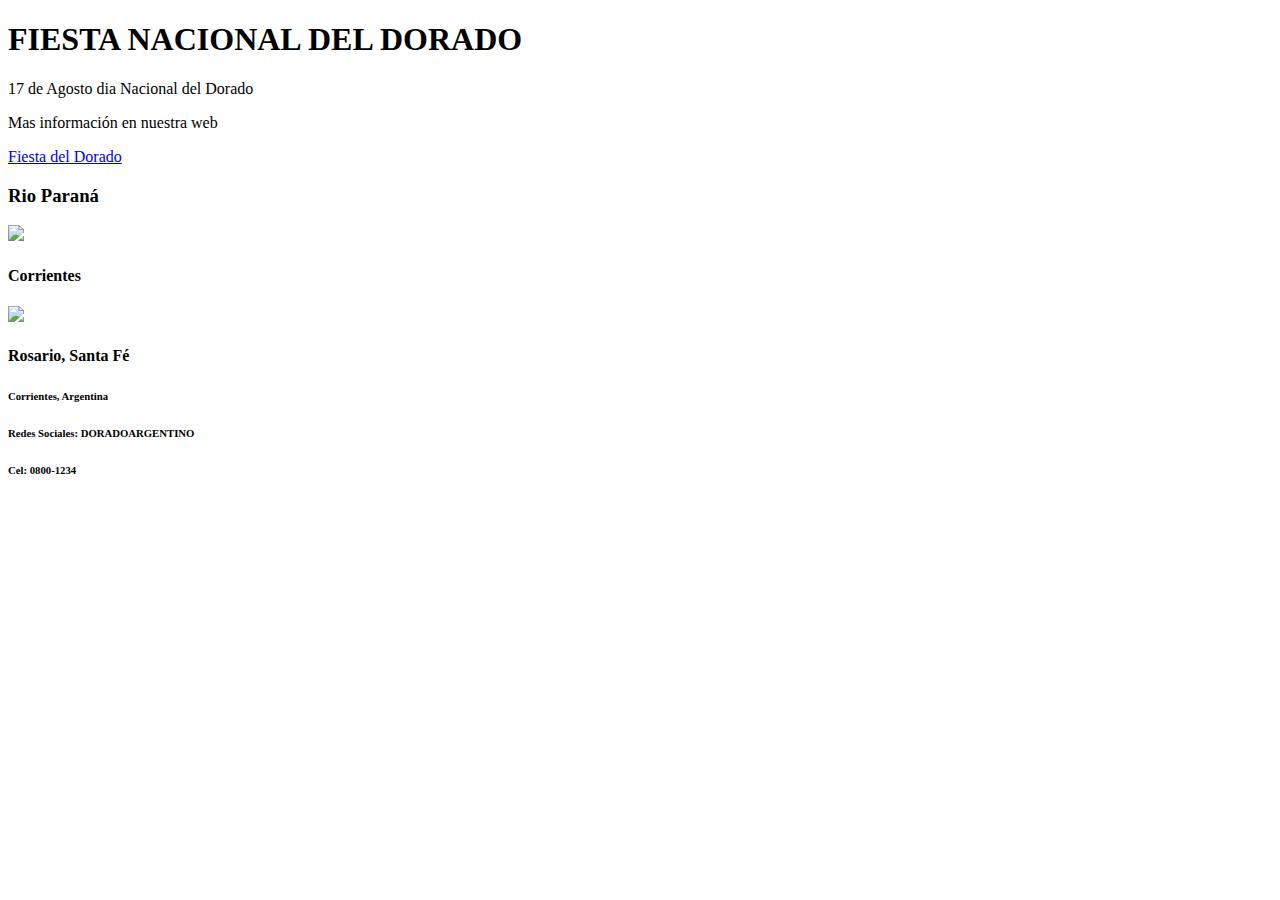
==== index.html @ 9a873b42 "Add files via upload" ====
<!DOCTYPE html>
<html lang="es">
	<head>
		<meta charset="UTF-8">
		<title>Fiesta Nacional del Dorado</title>
		<!-- Change these Google fonts with your own choice -->

		<link href="https://fonts.googleapis.com/css?family=Chivo:700|Overpass:400,700&display=swap" rel="stylesheet">
		<link rel="stylesheet" href="C:\Users\Bruno\Desktop\Facultad/style.css">
        </head>
	<body>
	  <!-- Banner section -->
	  <div class="titulo"> 
      <h1>FIESTA NACIONAL DEL DORADO</h1>
      <span>17 de Agosto dia Nacional del Dorado</span>
      <p>Mas informaci&oacute;n en nuestra web</p>
      <a href="https://sites.google.com/site/coolturizzate/festivales/fiesta-nacional-del-dorado" target="_blank" class="boton">Fiesta del Dorado</a>

  </div>
	 
	  <!-- Cards section -->
	  <div class="Todo-carta">
	  	<h3>Rio Paran&aacute;</h3>

	  	<div class="Cartas">

	 <!--carta corrientes-->
	 <div class="carta-rio">
	 	<img src="C:\Users\Bruno\Pictures/corrientes.jpg">
	 	<h4>Corrientes</h4>
	 	
	 </div>
      
      <!--carta rosario-->
      <div class="carta-rio">
      	<img src="C:\Users\Bruno\Pictures/Rosario.jpg">
      	<h4>Rosario, Santa F&eacute;</h4>
      	
      	</div>
	  		</div>

	  </div>
	  
 <!-- Footer section -->
 <footer class="footer">
 	<div class="footer-2">
 	<h6>Corrientes, Argentina</h6>
 	<div class="insta">
 	<h6>Redes Sociales: DORADOARGENTINO</h6>
 	<h6>Cel: 0800-1234</h6>
 </div>
 </div>
 </footer>

	  
	</body>
</html>
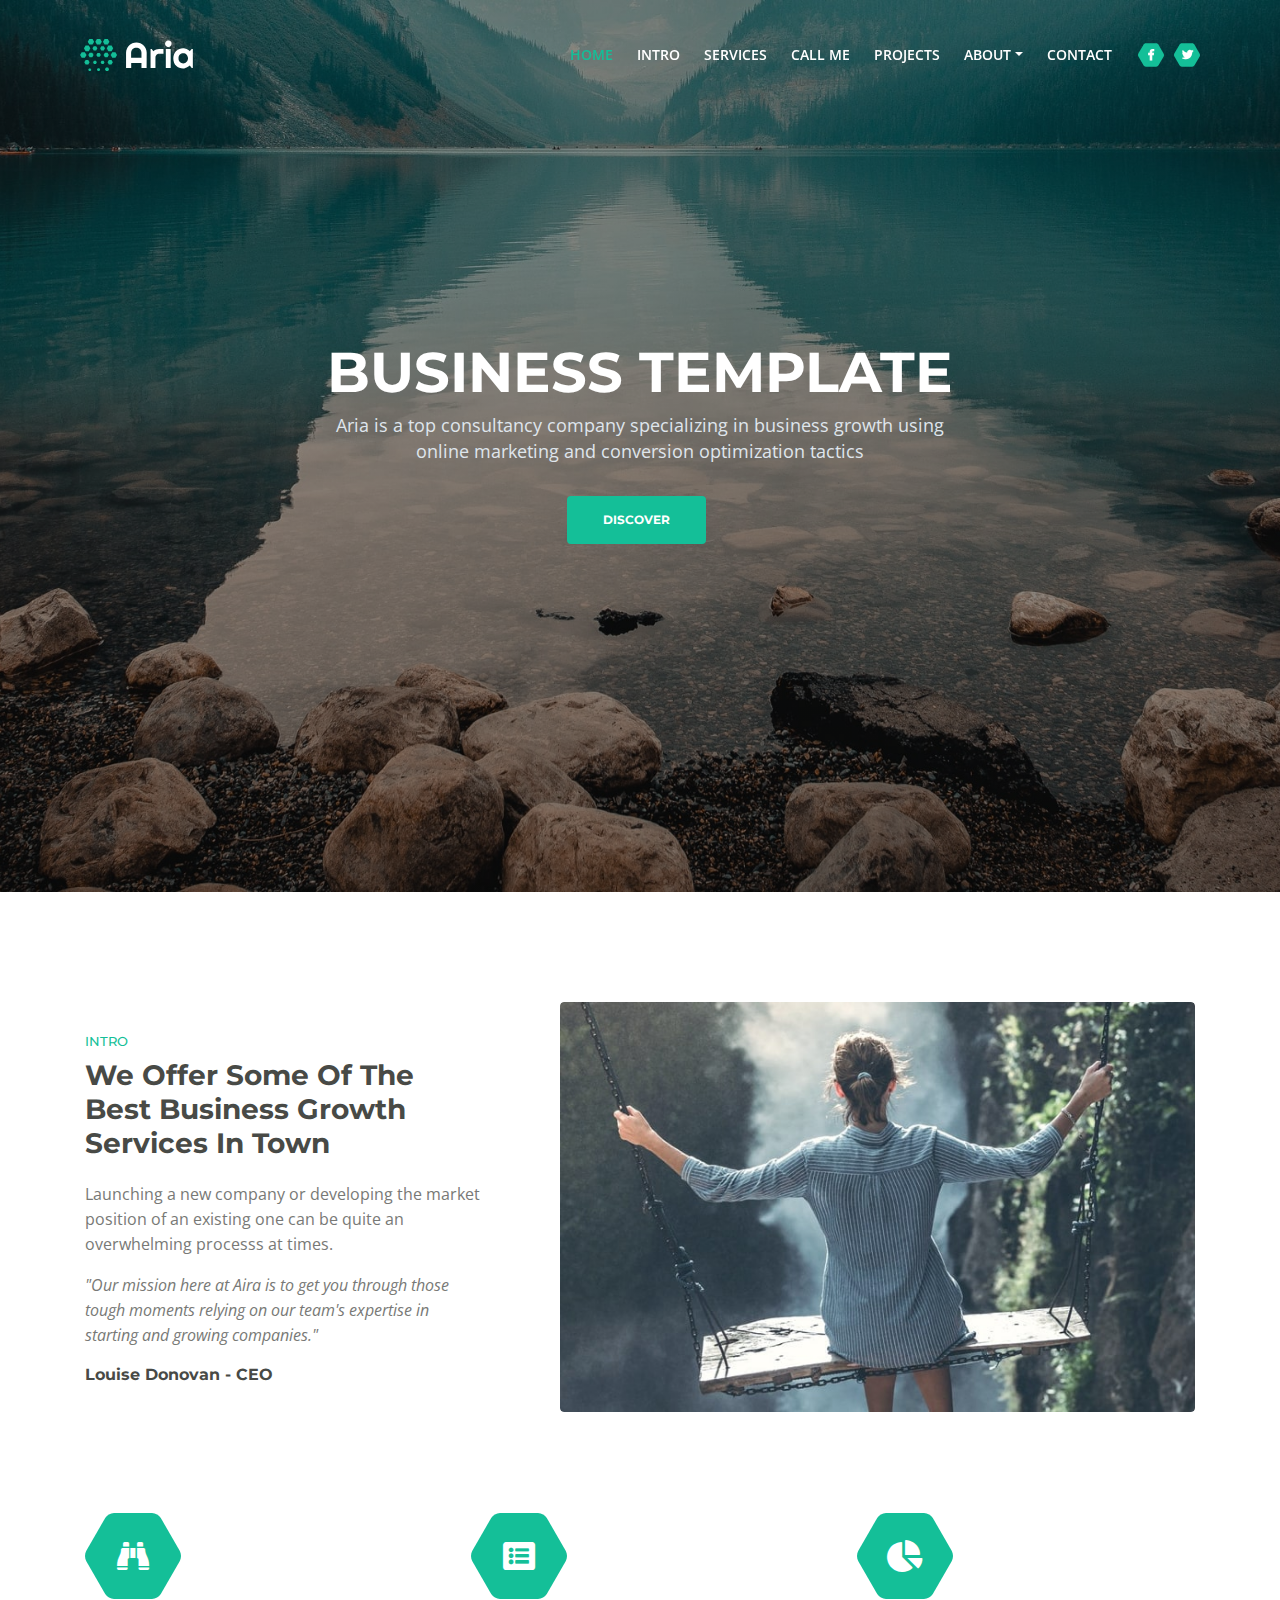
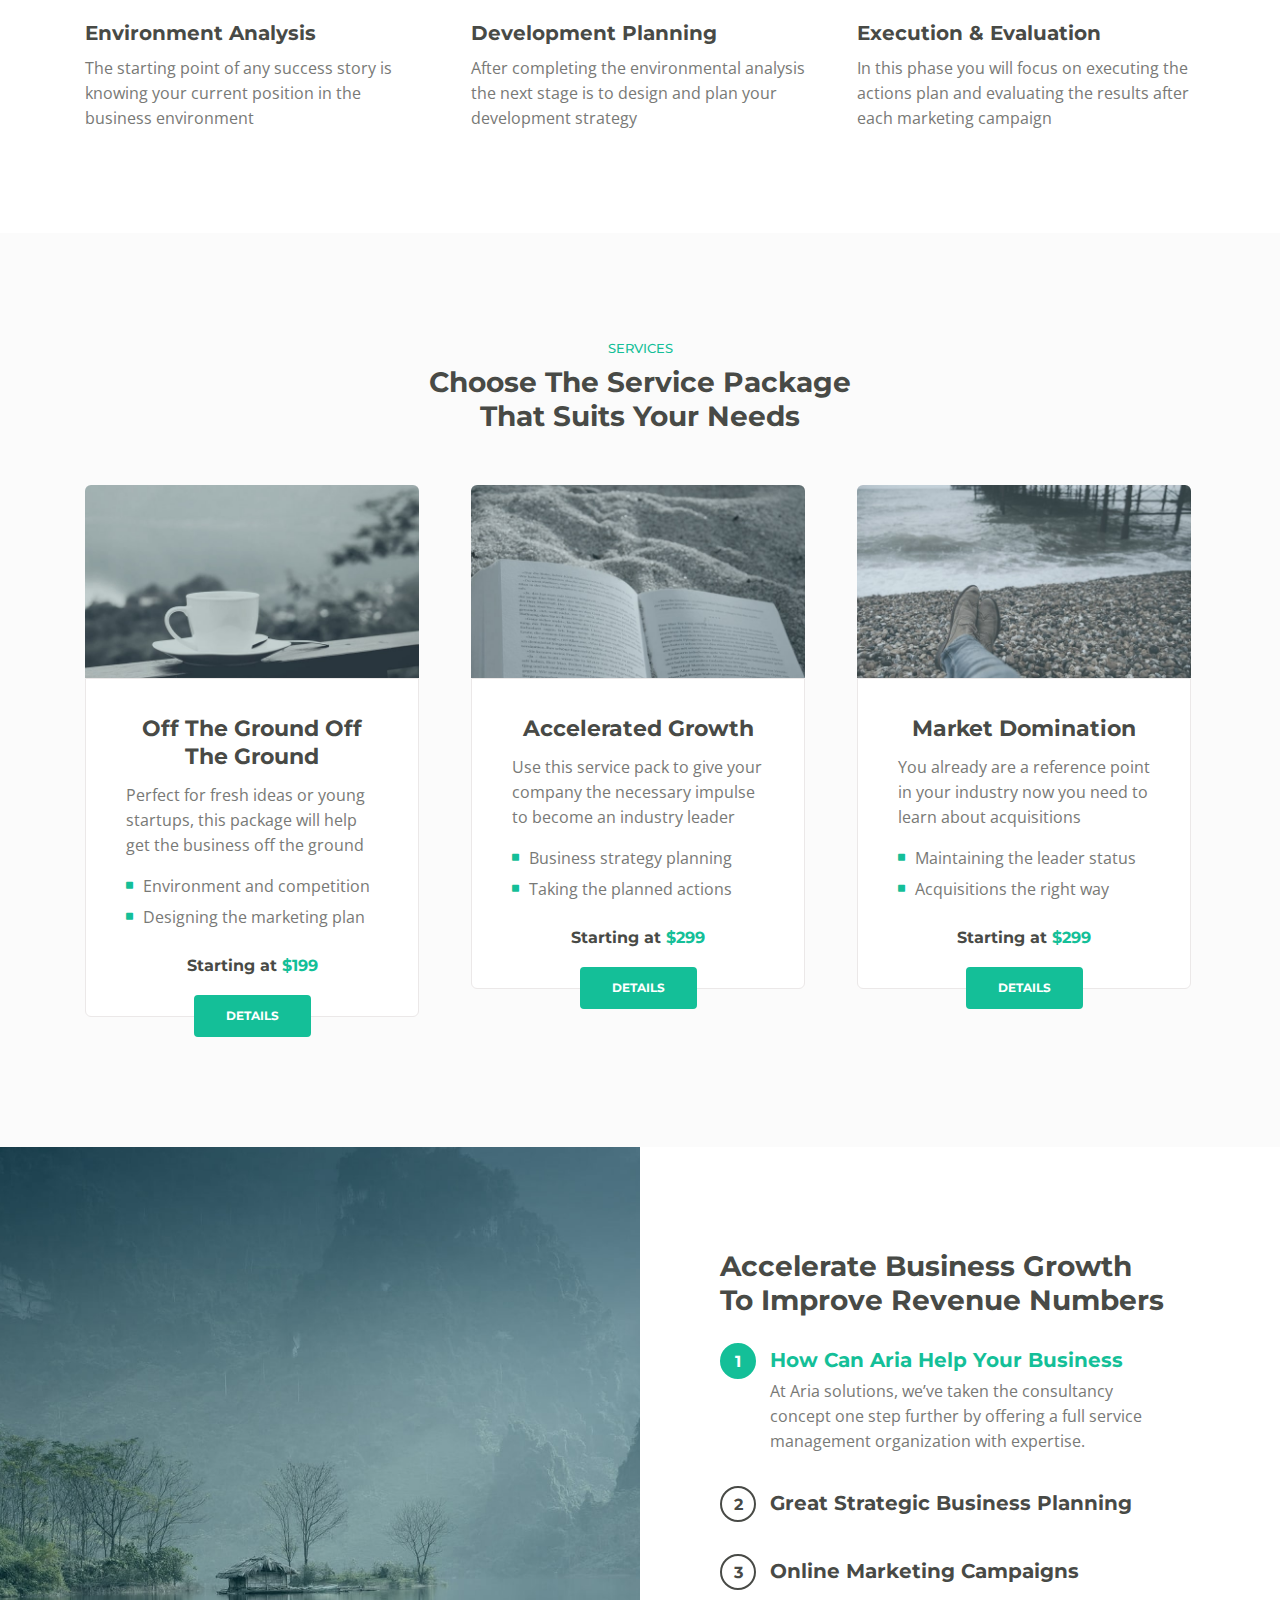
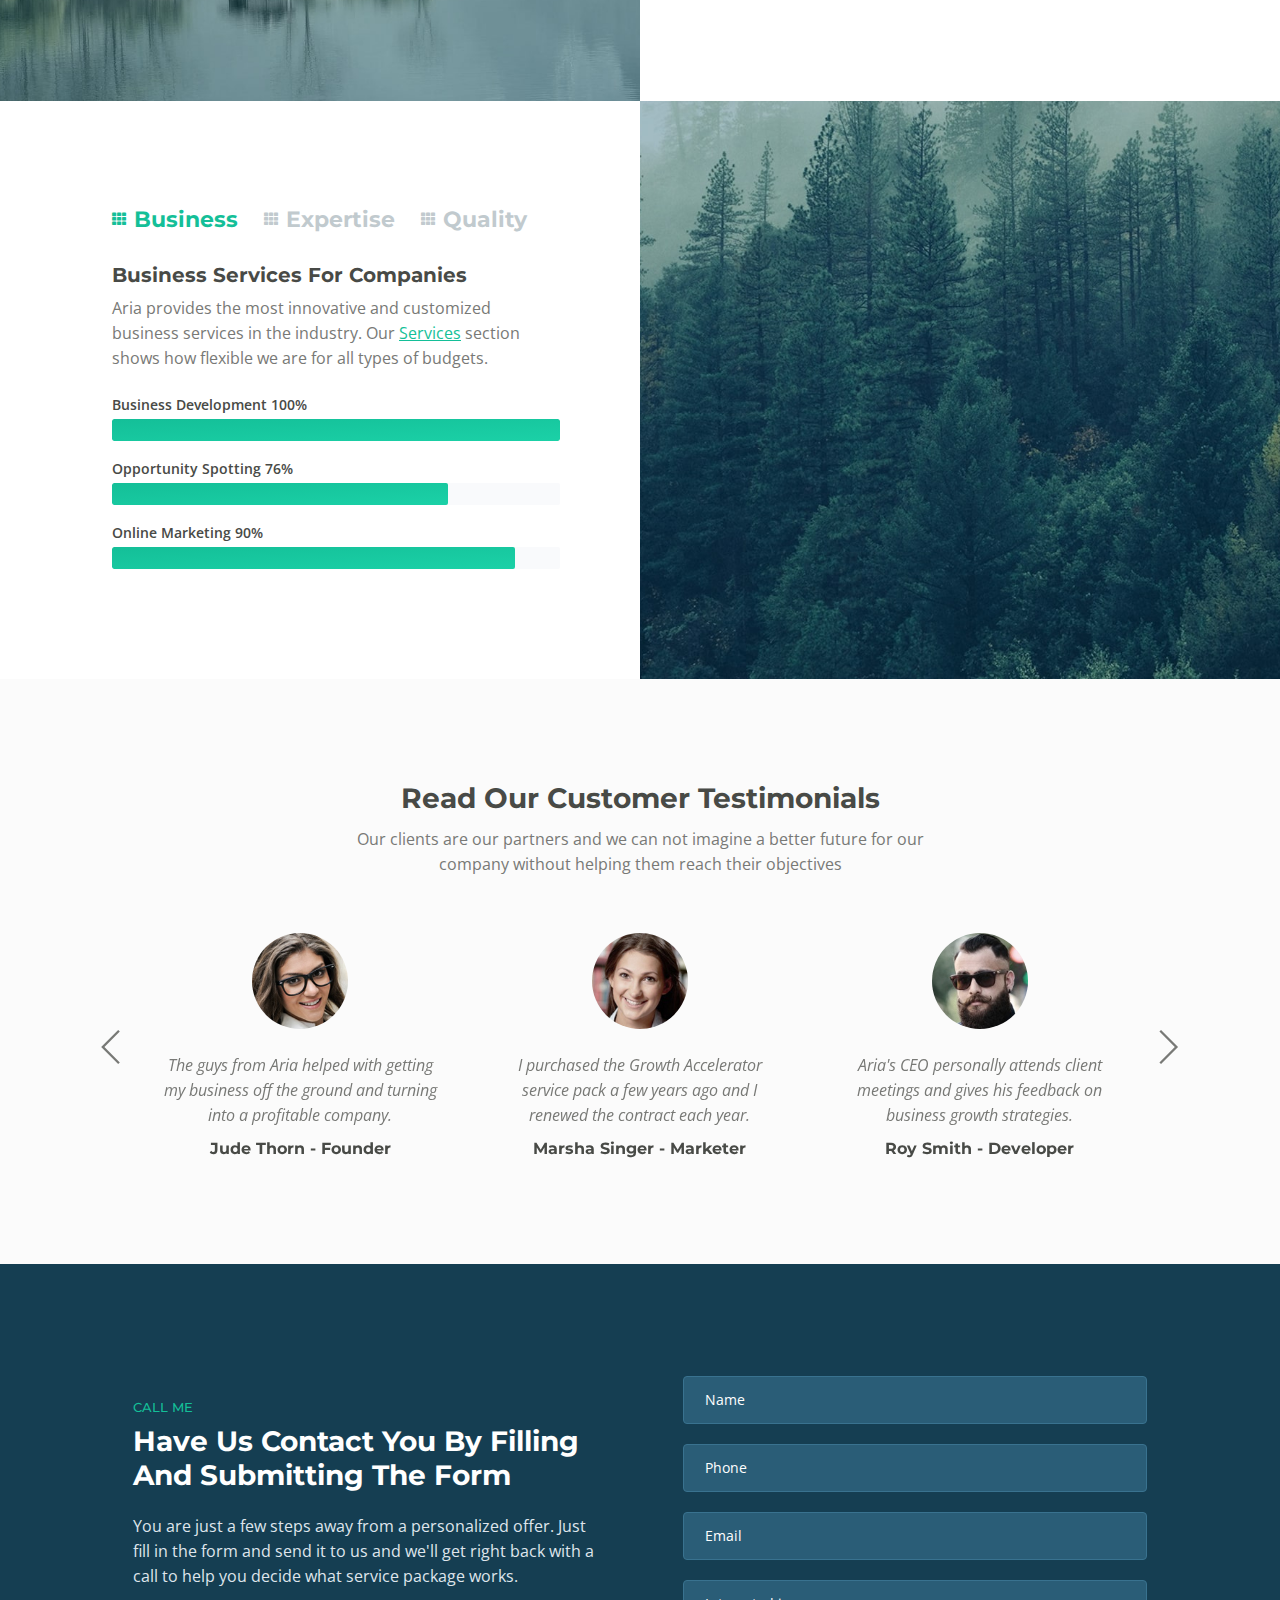
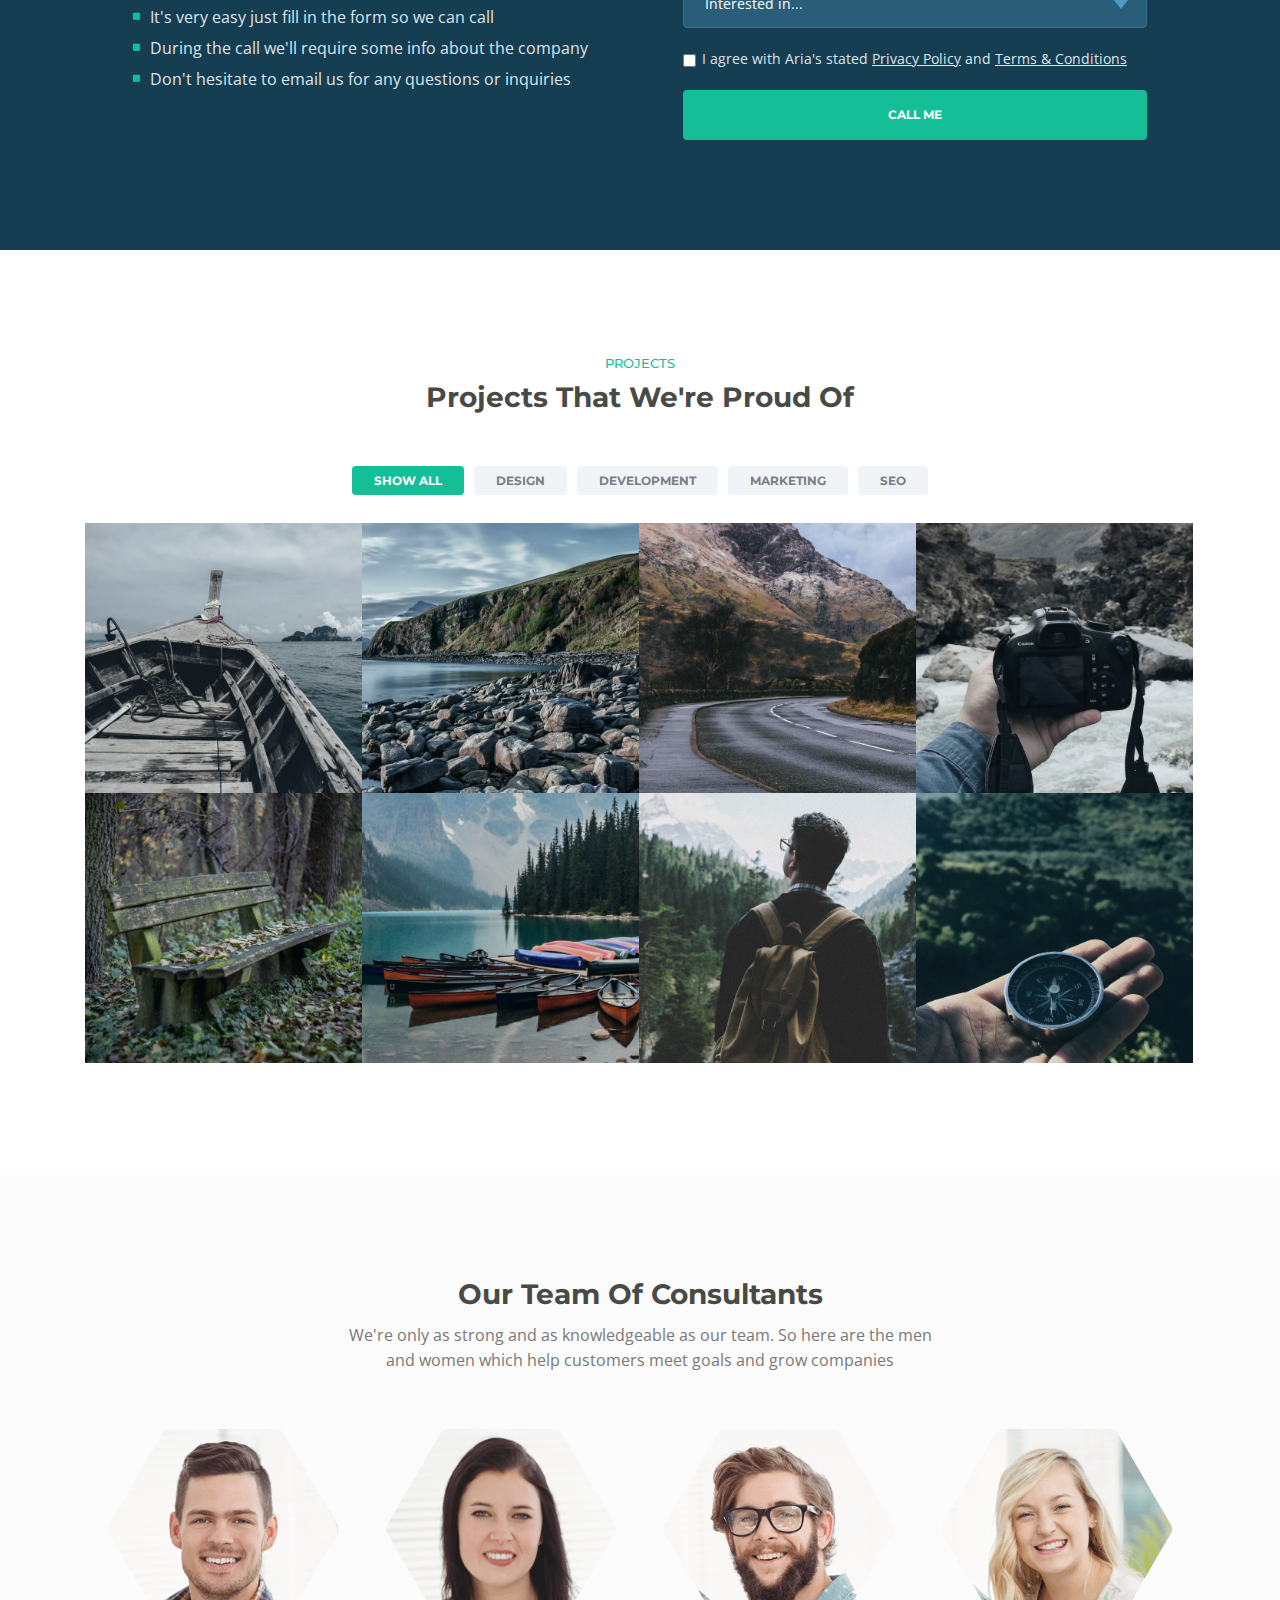
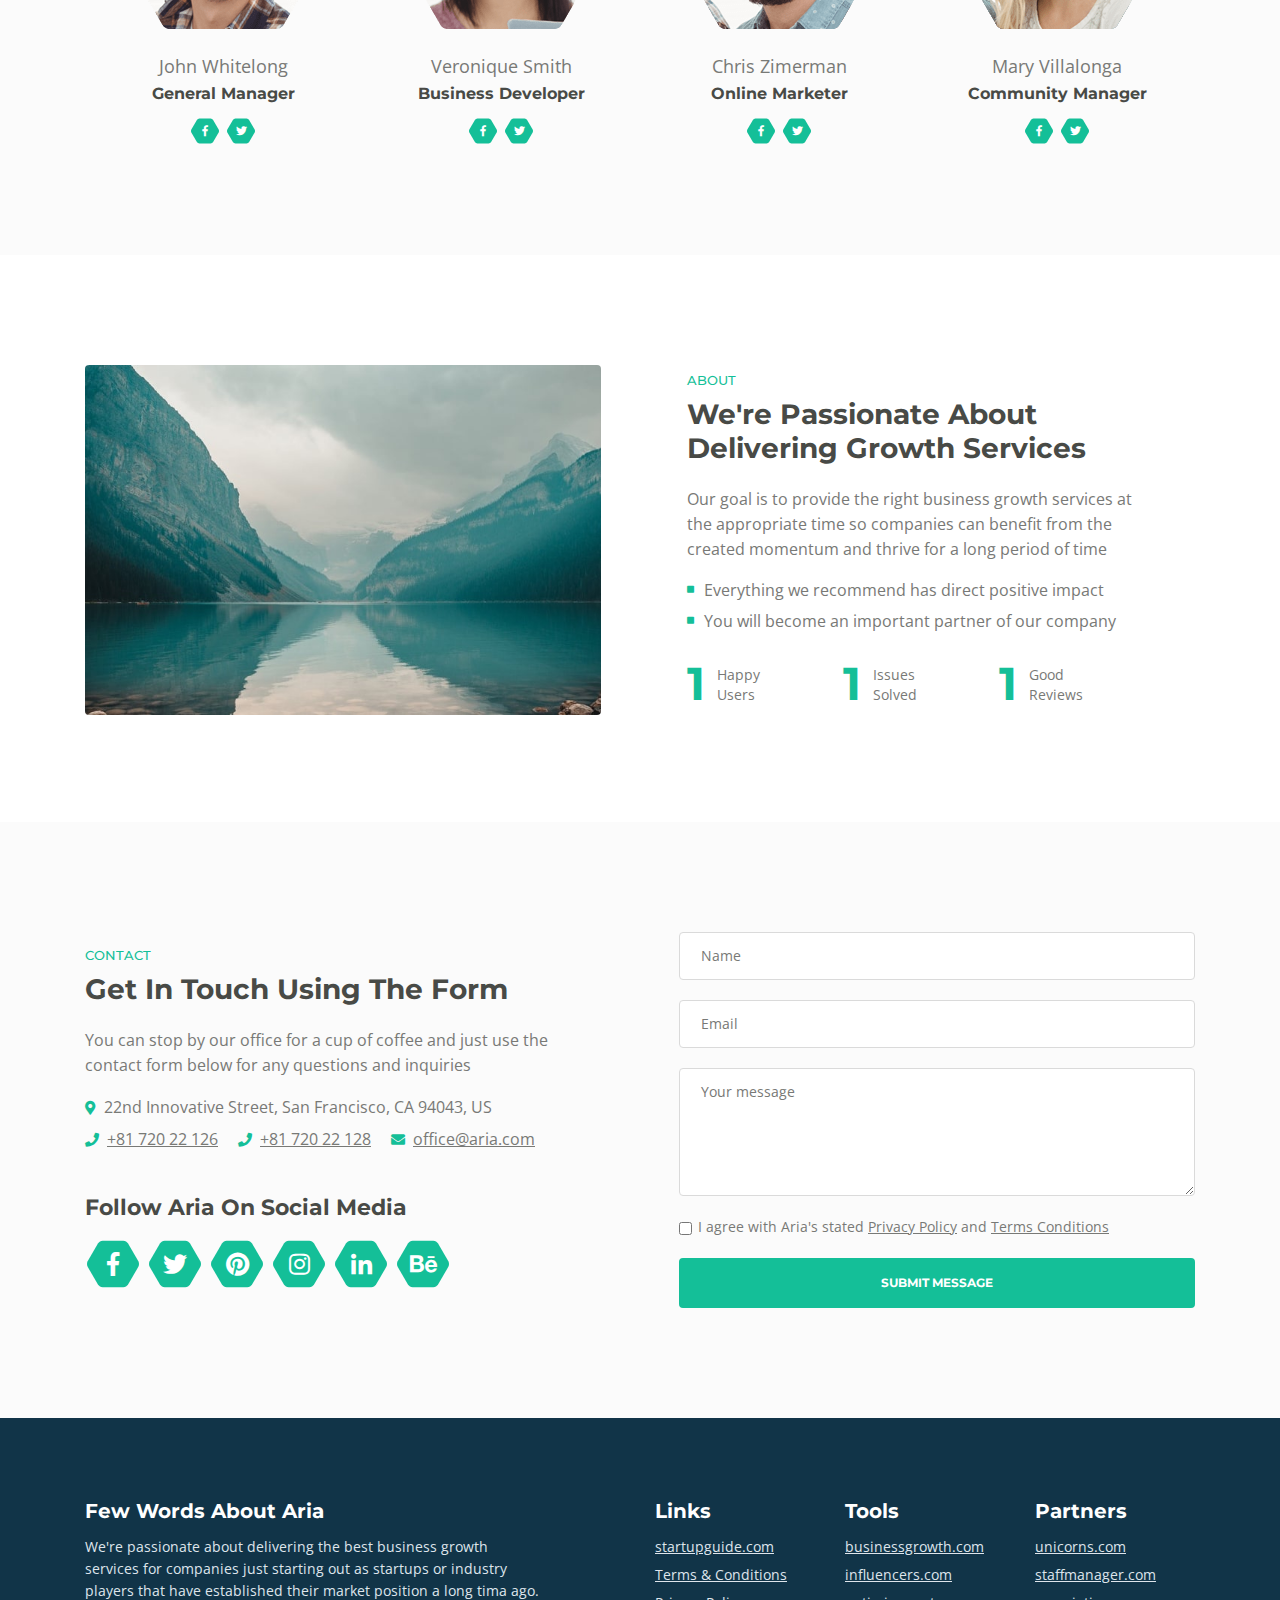
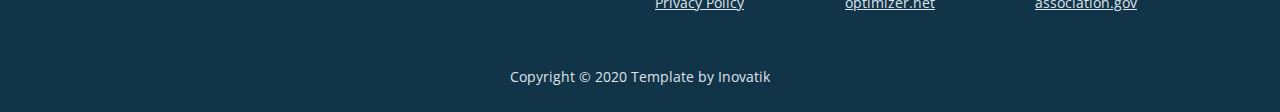
==== commit a13e82a4: "c" ====
--- a/index.html
+++ b/index.html
@@ -1,57 +1,1248 @@
 <!DOCTYPE html>
-<html lang="es">
-	<head>
-		<meta charset="UTF-8">
-		<title>Fiesta Nacional del Dorado</title>
-		<!-- Change these Google fonts with your own choice -->
-
-		<link href="https://fonts.googleapis.com/css?family=Chivo:700|Overpass:400,700&display=swap" rel="stylesheet">
-		<link rel="stylesheet" href="C:\Users\Bruno\Desktop\Facultad/style.css">
-        </head>
-	<body>
-	  <!-- Banner section -->
-	  <div class="titulo"> 
-      <h1>FIESTA NACIONAL DEL DORADO</h1>
-      <span>17 de Agosto dia Nacional del Dorado</span>
-      <p>Mas informaci&oacute;n en nuestra web</p>
-      <a href="https://sites.google.com/site/coolturizzate/festivales/fiesta-nacional-del-dorado" target="_blank" class="boton">Fiesta del Dorado</a>
-
-  </div>
-	 
-	  <!-- Cards section -->
-	  <div class="Todo-carta">
-	  	<h3>Rio Paran&aacute;</h3>
-
-	  	<div class="Cartas">
-
-	 <!--carta corrientes-->
-	 <div class="carta-rio">
-	 	<img src="C:\Users\Bruno\Pictures/corrientes.jpg">
-	 	<h4>Corrientes</h4>
-	 	
-	 </div>
-      
-      <!--carta rosario-->
-      <div class="carta-rio">
-      	<img src="C:\Users\Bruno\Pictures/Rosario.jpg">
-      	<h4>Rosario, Santa F&eacute;</h4>
-      	
-      	</div>
-	  		</div>
-
-	  </div>
-	  
- <!-- Footer section -->
- <footer class="footer">
- 	<div class="footer-2">
- 	<h6>Corrientes, Argentina</h6>
- 	<div class="insta">
- 	<h6>Redes Sociales: DORADOARGENTINO</h6>
- 	<h6>Cel: 0800-1234</h6>
- </div>
- </div>
- </footer>
-
-	  
-	</body>
+<html lang="en">
+<head>
+    <meta charset="utf-8">
+    <meta name="viewport" content="width=device-width, initial-scale=1, shrink-to-fit=no">
+    
+    <!-- SEO Meta Tags -->
+    <meta name="description" content="Aria is a business focused HTML landing page template built with Bootstrap to help you create lead generation websites for companies and their services.">
+    <meta name="author" content="Inovatik">
+
+    <!-- OG Meta Tags to improve the way the post looks when you share the page on LinkedIn, Facebook, Google+ -->
+	<meta property="og:site_name" content="" /> <!-- website name -->
+	<meta property="og:site" content="" /> <!-- website link -->
+	<meta property="og:title" content=""/> <!-- title shown in the actual shared post -->
+	<meta property="og:description" content="" /> <!-- description shown in the actual shared post -->
+	<meta property="og:image" content="" /> <!-- image link, make sure it's jpg -->
+	<meta property="og:url" content="" /> <!-- where do you want your post to link to -->
+	<meta property="og:type" content="article" />
+
+    <!-- Website Title -->
+    <title>Aria - Business HTML Landing Page Template</title>
+    
+    <!-- Styles -->
+    <link href="https://fonts.googleapis.com/css?family=Montserrat:500,700&display=swap&subset=latin-ext" rel="stylesheet">
+    <link href="https://fonts.googleapis.com/css?family=Open+Sans:400,400i,600&display=swap&subset=latin-ext" rel="stylesheet">
+    <link href="css/bootstrap.css" rel="stylesheet">
+    <link href="css/fontawesome-all.css" rel="stylesheet">
+    <link href="css/swiper.css" rel="stylesheet">
+	<link href="css/magnific-popup.css" rel="stylesheet">
+	<link href="css/styles.css" rel="stylesheet">
+	
+	<!-- Favicon  -->
+    <link rel="icon" href="images/favicon.png">
+</head>
+<body data-spy="scroll" data-target=".fixed-top">
+    
+    <!-- Preloader -->
+	<div class="spinner-wrapper">
+        <div class="spinner">
+            <div class="bounce1"></div>
+            <div class="bounce2"></div>
+            <div class="bounce3"></div>
+        </div>
+    </div>
+    <!-- end of preloader -->
+    
+
+    <!-- Navbar -->
+    <nav class="navbar navbar-expand-md navbar-dark navbar-custom fixed-top">
+        <!-- Text Logo - Use this if you don't have a graphic logo -->
+        <!-- <a class="navbar-brand logo-text page-scroll" href="index.html">Aria</a> -->
+
+        <!-- Image Logo -->
+        <a class="navbar-brand logo-image" href="index.html"><img src="images/logo.svg" alt="alternative"></a>
+        
+        <!-- Mobile Menu Toggle Button -->
+        <button class="navbar-toggler" type="button" data-toggle="collapse" data-target="#navbarsExampleDefault" aria-controls="navbarsExampleDefault" aria-expanded="false" aria-label="Toggle navigation">
+            <span class="navbar-toggler-awesome fas fa-bars"></span>
+            <span class="navbar-toggler-awesome fas fa-times"></span>
+        </button>
+        <!-- end of mobile menu toggle button -->
+
+        <div class="collapse navbar-collapse" id="navbarsExampleDefault">
+            <ul class="navbar-nav ml-auto">
+                <li class="nav-item">
+                    <a class="nav-link page-scroll" href="#header">HOME <span class="sr-only">(current)</span></a>
+                </li>
+                <li class="nav-item">
+                    <a class="nav-link page-scroll" href="#intro">INTRO</a>
+                </li>
+                <li class="nav-item">
+                    <a class="nav-link page-scroll" href="#services">SERVICES</a>
+                </li>
+                <li class="nav-item">
+                    <a class="nav-link page-scroll" href="#callMe">CALL ME</a>
+                </li>
+                <li class="nav-item">
+                    <a class="nav-link page-scroll" href="#projects">PROJECTS</a>
+                </li>
+
+                <!-- Dropdown Menu -->          
+                <li class="nav-item dropdown">
+                    <a class="nav-link dropdown-toggle page-scroll" href="#about" id="navbarDropdown" role="button" aria-haspopup="true" aria-expanded="false">ABOUT</a>
+                    <div class="dropdown-menu" aria-labelledby="navbarDropdown">
+                        <a class="dropdown-item" href="terms-conditions.html"><span class="item-text">TERMS CONDITIONS</span></a>
+                        <div class="dropdown-items-divide-hr"></div>
+                        <a class="dropdown-item" href="privacy-policy.html"><span class="item-text">PRIVACY POLICY</span></a>
+                    </div>
+                </li>
+                <!-- end of dropdown menu -->
+
+                <li class="nav-item">
+                    <a class="nav-link page-scroll" href="#contact">CONTACT</a>
+                </li>
+            </ul>
+            <span class="nav-item social-icons">
+                <span class="fa-stack">
+                    <a href="#your-link">
+                        <span class="hexagon"></span>
+                        <i class="fab fa-facebook-f fa-stack-1x"></i>
+                    </a>
+                </span>
+                <span class="fa-stack">
+                    <a href="#your-link">
+                        <span class="hexagon"></span>
+                        <i class="fab fa-twitter fa-stack-1x"></i>
+                    </a>
+                </span>
+            </span>
+        </div>
+    </nav> <!-- end of navbar -->
+    <!-- end of navbar -->
+
+
+    <!-- Header -->
+    <header id="header" class="header">
+        <div class="header-content">
+            <div class="container">
+                <div class="row">
+                    <div class="col-lg-12">
+                        <div class="text-container">
+                            <h1>BUSINESS <span id="js-rotating">TEMPLATE, SERVICES, SOLUTIONS</span></h1>
+                            <p class="p-heading p-large">Aria is a top consultancy company specializing in business growth using online marketing and conversion optimization tactics</p>
+                            <a class="btn-solid-lg page-scroll" href="#intro">DISCOVER</a>
+                        </div>
+                    </div> <!-- end of col -->
+                </div> <!-- end of row -->
+            </div> <!-- end of container -->
+        </div> <!-- end of header-content -->
+    </header> <!-- end of header -->
+    <!-- end of header -->
+
+
+    <!-- Intro -->
+    <div id="intro" class="basic-1">
+        <div class="container">
+            <div class="row">
+                <div class="col-lg-5">
+                    <div class="text-container">
+                        <div class="section-title">INTRO</div>
+                        <h2>We Offer Some Of The Best Business Growth Services In Town</h2>
+                        <p>Launching a new company or developing the market position of an existing one can be quite an overwhelming processs at times.</p>
+                        <p class="testimonial-text">"Our mission here at Aira is to get you through those tough moments relying on our team's expertise in starting and growing companies."</p>
+                        <div class="testimonial-author">Louise Donovan - CEO</div>
+                    </div> <!-- end of text-container -->
+                </div> <!-- end of col -->
+                <div class="col-lg-7">
+                    <div class="image-container">
+                        <img class="img-fluid" src="images/intro-office.jpg" alt="alternative">
+                    </div> <!-- end of image-container -->
+                </div> <!-- end of col -->
+            </div> <!-- end of row -->
+        </div> <!-- end of container -->
+    </div> <!-- end of basic-1 -->
+    <!-- end of intro -->
+
+
+    <!-- Description -->
+    <div class="cards-1">
+        <div class="container">
+            <div class="row">
+                <div class="col-lg-12">
+                    
+                    <!-- Card -->
+                    <div class="card">
+                        <span class="fa-stack">
+                            <span class="hexagon"></span>
+                            <i class="fas fa-binoculars fa-stack-1x"></i>
+                        </span>
+                        <div class="card-body">
+                            <h4 class="card-title">Environment Analysis</h4>
+                            <p>The starting point of any success story is knowing your current position in the business environment</p>
+                        </div>
+                    </div>
+                    <!-- end of card -->
+
+                    <!-- Card -->
+                    <div class="card">
+                        <span class="fa-stack">
+                            <span class="hexagon"></span>
+                            <i class="fas fa-list-alt fa-stack-1x"></i>
+                        </span>
+                        <div class="card-body">
+                            <h4 class="card-title">Development Planning</h4>
+                            <p>After completing the environmental analysis the next stage is to design and  plan your development strategy</p>
+                        </div>
+                    </div>
+                    <!-- end of card -->
+
+                    <!-- Card -->
+                    <div class="card">
+                        <span class="fa-stack">
+                            <span class="hexagon"></span>
+                            <i class="fas fa-chart-pie fa-stack-1x"></i>
+                        </span>
+                        <div class="card-body">
+                            <h4 class="card-title">Execution & Evaluation</h4>
+                            <p>In this phase you will focus on executing the actions plan and evaluating the results after each marketing campaign</p>
+                        </div>
+                    </div>
+                    <!-- end of card -->
+
+                </div> <!-- end of col -->
+            </div> <!-- end of row -->
+        </div> <!-- end of container -->
+    </div> <!-- end of cards-1 -->
+    <!-- end of description -->
+
+
+    <!-- Services -->
+    <div id="services" class="cards-2">
+        <div class="container">
+            <div class="row">
+                <div class="col-lg-12">
+                    <div class="section-title">SERVICES</div>
+                    <h2>Choose The Service Package<br> That Suits Your Needs</h2>
+                </div> <!-- end of col -->
+            </div> <!-- end of row -->
+            <div class="row">
+                <div class="col-lg-12">
+                    
+                    <!-- Card -->
+                    <div class="card">
+                        <div class="card-image">
+                            <img class="img-fluid" src="images/services-1.jpg" alt="alternative">
+                        </div>
+                        <div class="card-body">
+                            <h3 class="card-title">Off The Ground Off The Ground</h3>
+                            <p>Perfect for fresh ideas or young startups, this package will help get the business off the ground</p>
+                            <ul class="list-unstyled li-space-lg">
+                                <li class="media">
+                                    <i class="fas fa-square"></i>
+                                    <div class="media-body">Environment and competition</div>
+                                </li>
+                                <li class="media">
+                                    <i class="fas fa-square"></i>
+                                    <div class="media-body">Designing the marketing plan</div>
+                                </li>
+                            </ul>
+                            <p class="price">Starting at <span>$199</span></p>
+                        </div>
+                        <div class="button-container">
+                            <a class="btn-solid-reg page-scroll" href="#callMe">DETAILS</a>
+                        </div> <!-- end of button-container -->
+                    </div>
+                    <!-- end of card -->
+
+                    <!-- Card -->
+                    <div class="card">
+                        <div class="card-image">
+                            <img class="img-fluid" src="images/services-2.jpg" alt="alternative">
+                        </div>
+                        <div class="card-body">
+                            <h3 class="card-title">Accelerated Growth</h3>
+                            <p>Use this service pack to give your company the necessary impulse to become an industry leader</p>
+                            <ul class="list-unstyled li-space-lg">
+                                <li class="media">
+                                    <i class="fas fa-square"></i>
+                                    <div class="media-body">Business strategy planning</div>
+                                </li>
+                                <li class="media">
+                                    <i class="fas fa-square"></i>
+                                    <div class="media-body">Taking the planned actions</div>
+                                </li>
+                            </ul>
+                            <p class="price">Starting at <span>$299</span></p>
+                        </div>
+                        <div class="button-container">
+                            <a class="btn-solid-reg page-scroll" href="#callMe">DETAILS</a>
+                        </div> <!-- end of button-container -->
+                    </div>
+                    <!-- end of card -->
+
+                    <!-- Card -->
+                    <div class="card">
+                        <div class="card-image">
+                            <img class="img-fluid" src="images/services-3.jpg" alt="alternative">
+                        </div>
+                        <div class="card-body">
+                            <h3 class="card-title">Market Domination</h3>
+                            <p>You already are a reference point in your industry now you need to learn about acquisitions</p>
+                            <ul class="list-unstyled li-space-lg">
+                                <li class="media">
+                                    <i class="fas fa-square"></i>
+                                    <div class="media-body">Maintaining the leader status</div>
+                                </li>
+                                <li class="media">
+                                    <i class="fas fa-square"></i>
+                                    <div class="media-body">Acquisitions the right way</div>
+                                </li>
+                            </ul>
+                            <p class="price">Starting at <span>$299</span></p>
+                        </div>
+                        <div class="button-container">
+                            <a class="btn-solid-reg page-scroll" href="#callMe">DETAILS</a>
+                        </div> <!-- end of button-container -->
+                    </div>
+                    <!-- end of card -->
+
+                </div> <!-- end of col -->
+            </div> <!-- end of row -->
+        </div> <!-- end of container -->
+    </div> <!-- end of cards-2 -->
+    <!-- end of services -->
+    
+
+    <!-- Details 1 -->
+	<div id="details" class="accordion">
+		<div class="area-1">
+		</div><!-- end of area-1 on same line and no space between comments to eliminate margin white space --><div class="area-2">
+            
+            <!-- Accordion -->
+            <div class="accordion-container" id="accordionOne">
+                <h2>Accelerate Business Growth To Improve Revenue Numbers</h2>
+                <div class="item">
+                    <div id="headingOne">
+                        <span data-toggle="collapse" data-target="#collapseOne" aria-expanded="true" aria-controls="collapseOne" role="button">
+                            <span class="circle-numbering">1</span><span class="accordion-title">How Can Aria Help Your Business</span>
+                        </span>
+                    </div>
+                    <div id="collapseOne" class="collapse show" aria-labelledby="headingOne" data-parent="#accordionOne">
+                        <div class="accordion-body">
+                            At Aria solutions, we’ve taken the consultancy concept one step further by offering a full service management organization with expertise.
+                        </div>
+                    </div>
+                </div> <!-- end of item -->
+            
+                <div class="item">
+                    <div id="headingTwo">
+                        <span class="collapsed" data-toggle="collapse" data-target="#collapseTwo" aria-expanded="false" aria-controls="collapseTwo" role="button">
+                            <span class="circle-numbering">2</span><span class="accordion-title">Great Strategic Business Planning</span>
+                        </span>
+                    </div>
+                    <div id="collapseTwo" class="collapse" aria-labelledby="headingTwo" data-parent="#accordionOne">
+                        <div class="accordion-body">
+                            Aria partners with businesses to business growth and development ideas including environment analysis, plan execution and evaluation.
+                        </div>
+                    </div>
+                </div> <!-- end of item -->
+            
+                <div class="item">
+                    <div id="headingThree">
+                        <span class="collapsed" data-toggle="collapse" data-target="#collapseThree" aria-expanded="false" aria-controls="collapseThree" role="button">
+                            <span class="circle-numbering">3</span><span class="accordion-title">Online Marketing Campaigns</span>
+                        </span>
+                    </div>
+                    <div id="collapseThree" class="collapse" aria-labelledby="headingThree" data-parent="#accordionOne">
+                        <div class="accordion-body">
+                            An awesome online marketing plan won't save your bad product but paired with a good product, the sky is the limit for what can be achieved.
+                        </div>
+                    </div>
+                </div> <!-- end of item -->
+            </div> <!-- end of accordion-container -->
+            <!-- end of accordion -->
+
+		</div> <!-- end of area-2 -->
+    </div> <!-- end of accordion -->
+    <!-- end of details 1 -->
+
+
+    <!-- Details 2 -->
+	<div class="tabs">
+        <div class="area-1">
+            <div class="tabs-container">
+                
+                <!-- Tabs Links -->
+                <ul class="nav nav-tabs" id="ariaTabs" role="tablist">
+                    <li class="nav-item">
+                        <a class="nav-link active" id="nav-tab-1" data-toggle="tab" href="#tab-1" role="tab" aria-controls="tab-1" aria-selected="true"><i class="fas fa-th"></i> Business</a>
+                    </li>
+                    <li class="nav-item">
+                        <a class="nav-link" id="nav-tab-2" data-toggle="tab" href="#tab-2" role="tab" aria-controls="tab-2" aria-selected="false"><i class="fas fa-th"></i> Expertise</a>
+                    </li>
+                    <li class="nav-item">
+                        <a class="nav-link" id="nav-tab-3" data-toggle="tab" href="#tab-3" role="tab" aria-controls="tab-3" aria-selected="false"><i class="fas fa-th"></i> Quality</a>
+                    </li>
+                </ul>
+                <!-- end of tabs links -->
+                
+                <!-- Tabs Content -->
+                <div class="tab-content" id="ariaTabsContent">
+
+                    <!-- Tab -->
+                    <div class="tab-pane fade show active" id="tab-1" role="tabpanel" aria-labelledby="tab-1">
+                        <h4>Business Services For Companies</h4>
+                        <p>Aria provides the most innovative and customized business services in the industry. Our <a class="green page-scroll" href="#services">Services</a> section shows how flexible we are for all types of budgets.</p>
+                        
+                        <!-- Progress Bars -->
+                        <div class="progress-container">
+                            <div class="title">Business Development 100%</div>
+                            <div class="progress">
+                                <div class="progress-bar first" role="progressbar" aria-valuenow="0" aria-valuemin="0" aria-valuemax="100"></div>
+                            </div>
+                            <div class="title">Opportunity Spotting 76%</div>
+                            <div class="progress">
+                                <div class="progress-bar second" role="progressbar" aria-valuenow="75" aria-valuemin="0" aria-valuemax="100"></div>
+                            </div>
+                            <div class="title">Online Marketing 90%</div>
+                            <div class="progress">
+                                <div class="progress-bar third" role="progressbar" aria-valuenow="90" aria-valuemin="0" aria-valuemax="100"></div>
+                            </div>
+                        </div> <!-- end of progress-container -->
+                        <!-- end of progress bars -->
+                        
+                    </div> <!-- end of tab-pane --> 
+                    <!-- end of tab -->
+
+                    <!-- Tab -->
+                    <div class="tab-pane fade" id="tab-2" role="tabpanel" aria-labelledby="tab-2">
+                        <ul class="list-unstyled li-space-lg first">
+                            <li class="media">
+                                <div class="media-bullet">1</div>
+                                <div class="media-body"><strong>High quality</strong> is on top of our list when it comes to the way we deliver the services</div>
+                            </li>
+                            <li class="media">
+                                <div class="media-bullet">2</div>
+                                <div class="media-body"><strong>Maximum impact</strong> is what we look for in our actions</div>
+                            </li>
+                            <li class="media">
+                                <div class="media-bullet">3</div>
+                                <div class="media-body"><strong>Quality standards</strong> are important but meant to be exceeded</div>
+                            </li>
+                        </ul>
+                        <ul class="list-unstyled li-space-lg last">
+                            <li class="media">
+                                <div class="media-bullet">4</div>
+                                <div class="media-body"><strong>We're always looking</strong> for industry leaders to help them win their market position</div>
+                            </li>
+                            <li class="media">
+                                <div class="media-bullet">5</div>
+                                <div class="media-body"><strong>Evaluation</strong> is a key aspect of this business and important</div>
+                            </li>
+                            <li class="media">
+                                <div class="media-bullet">6</div>
+                                <div class="media-body"><strong>Ethic</strong> procedures ar alwasy at the base of everything we do</div>
+                            </li>
+                        </ul>
+                    </div> <!-- end of tab-pane -->
+                    <!-- end of tab -->
+
+                    <!-- Tab -->
+                    <div class="tab-pane fade" id="tab-3" role="tabpanel" aria-labelledby="tab-3">
+                        <p><strong>We strive to achieve</strong> 100% customer satisfaction for both types of customers: hiring companies and job seekers. Types of customers: <a class="green" href="#your-link">with huge potential</a></p>
+                        <p><strong>Our goal is to help</strong> your company achieve its full potential and establish long term stability for <a class="green" href="#your-link">the stakeholders</a></p>
+                        <ul class="list-unstyled li-space-lg">
+                            <li class="media">
+                                <i class="fas fa-square"></i>
+                                <div class="media-body">It's easy to get a quotation, just call our office anytime</div>
+                            </li>
+                            <li class="media">
+                                <i class="fas fa-square"></i>
+                                <div class="media-body">We'll get back to you with an initial estimate soon</div>
+                            </li>
+                            <li class="media">
+                                <i class="fas fa-square"></i>
+                                <div class="media-body">Get ready to see results even after only 30 days</div>
+                            </li>
+                            <li class="media">
+                                <i class="fas fa-square"></i>
+                                <div class="media-body">Ask for a quote and start improving your business</div>
+                            </li>
+                            <li class="media">
+                                <i class="fas fa-square"></i>
+                                <div class="media-body">Just fill out the form and we'll call you right away</div>
+                            </li>
+                        </ul>
+                    </div> <!-- end of tab-pane -->
+                    <!-- end of tab -->
+
+                </div> <!-- end of tab-content -->
+                <!-- end of tabs content -->
+
+            </div> <!-- end of tabs-container -->
+        </div><!-- end of area-1 on same line and no space between comments to eliminate margin white space --><div class="area-2"></div> <!-- end of area-2 -->
+    </div> <!-- end of tabs -->
+    <!-- end of details 2 -->
+
+
+    <!-- Testimonials -->
+    <div class="slider">
+        <div class="container">
+            <div class="row">
+                <div class="col-lg-12">
+                    <h2>Read Our Customer Testimonials</h2>
+                    <p class="p-heading">Our clients are our partners and we can not imagine a better future for our company without helping them reach their objectives</p>
+                </div> <!-- end of col -->
+            </div> <!-- end of row -->
+            <div class="row">
+                <div class="col-lg-12">
+
+                    <!-- Card Slider -->
+                    <div class="slider-container">
+                        <div class="swiper-container card-slider">
+                            <div class="swiper-wrapper">
+                                
+                                <!-- Slide -->
+                                <div class="swiper-slide">
+                                    <div class="card">
+                                        <img class="card-image" src="images/testimonial-1.jpg" alt="alternative">
+                                        <div class="card-body">
+                                            <div class="testimonial-text">The guys from Aria helped with getting my business off the ground and turning into a profitable company.</div>
+                                            <div class="testimonial-author">Jude Thorn - Founder</div>
+                                        </div>
+                                    </div>
+                                </div> <!-- end of swiper-slide -->
+                                <!-- end of slide -->
+        
+                                <!-- Slide -->
+                                <div class="swiper-slide">
+                                    <div class="card">
+                                        <img class="card-image" src="images/testimonial-2.jpg" alt="alternative">
+                                        <div class="card-body">
+                                            <div class="testimonial-text">I purchased the Growth Accelerator service pack a few years ago and I renewed the contract each year. </div>
+                                            <div class="testimonial-author">Marsha Singer - Marketer</div>
+                                        </div>
+                                    </div>        
+                                </div> <!-- end of swiper-slide -->
+                                <!-- end of slide -->
+        
+                                <!-- Slide -->
+                                <div class="swiper-slide">
+                                    <div class="card">
+                                        <img class="card-image" src="images/testimonial-3.jpg" alt="alternative">
+                                        <div class="card-body">
+                                            <div class="testimonial-text">Aria's CEO personally attends client meetings and gives his feedback on business growth strategies.</div>
+                                            <div class="testimonial-author">Roy Smith - Developer</div>
+                                        </div>
+                                    </div>        
+                                </div> <!-- end of swiper-slide -->
+                                <!-- end of slide -->
+        
+                                <!-- Slide -->
+                                <div class="swiper-slide">
+                                    <div class="card">
+                                        <img class="card-image" src="images/testimonial-4.jpg" alt="alternative">
+                                        <div class="card-body">
+                                            <div class="testimonial-text">At the beginning I thought the prices are a little high for what they offer but they over deliver each and every time.</div>
+                                            <div class="testimonial-author">Ronald Spice - Owner</div>
+                                        </div>
+                                    </div>
+                                </div> <!-- end of swiper-slide -->
+                                <!-- end of slide -->
+        
+                                <!-- Slide -->
+                                <div class="swiper-slide">
+                                    <div class="card">
+                                        <img class="card-image" src="images/testimonial-5.jpg" alt="alternative">
+                                        <div class="card-body">
+                                            <div class="testimonial-text">I recommend Aria to every business owner or growth leader that wants to take his company to the next level.</div>
+                                            <div class="testimonial-author">Lindsay Rune - Manager</div>
+                                        </div>
+                                    </div>        
+                                </div> <!-- end of swiper-slide -->
+                                <!-- end of slide -->
+        
+                                <!-- Slide -->
+                                <div class="swiper-slide">
+                                    <div class="card">
+                                        <img class="card-image" src="images/testimonial-6.jpg" alt="alternative">
+                                        <div class="card-body">
+                                            <div class="testimonial-text">My goals for using Aria's services seemed high when I first set them but they've met them with no problems.</div>
+                                            <div class="testimonial-author">Ann Black - Consultant</div>
+                                        </div>
+                                    </div>        
+                                </div> <!-- end of swiper-slide -->
+                                <!-- end of slide -->
+                            
+                            </div> <!-- end of swiper-wrapper -->
+        
+                            <!-- Add Arrows -->
+                            <div class="swiper-button-next"></div>
+                            <div class="swiper-button-prev"></div>
+                            <!-- end of add arrows -->
+        
+                        </div> <!-- end of swiper-container -->
+                    </div> <!-- end of sliedr-container -->
+                    <!-- end of card slider -->
+
+                </div> <!-- end of col -->
+            </div> <!-- end of row -->
+        </div> <!-- end of container -->
+    </div> <!-- end of slider -->
+    <!-- end of testimonials -->
+
+
+    <!-- Call Me -->
+    <div id="callMe" class="form-1">
+        <div class="container">
+            <div class="row">
+                <div class="col-lg-6">
+                    <div class="text-container">
+                        <div class="section-title">CALL ME</div>
+                        <h2 class="white">Have Us Contact You By Filling And Submitting The Form</h2>
+                        <p class="white">You are just a few steps away from a personalized offer. Just fill in the form and send it to us and we'll get right back with a call to help you decide what service package works.</p>
+                        <ul class="list-unstyled li-space-lg white">
+                            <li class="media">
+                                <i class="fas fa-square"></i>
+                                <div class="media-body">It's very easy just fill in the form so we can call</div>
+                            </li>
+                            <li class="media">
+                                <i class="fas fa-square"></i>
+                                <div class="media-body">During the call we'll require some info about the company</div>
+                            </li>
+                            <li class="media">
+                                <i class="fas fa-square"></i>
+                                <div class="media-body">Don't hesitate to email us for any questions or inquiries</div>
+                            </li>
+                        </ul>
+                    </div>
+                </div> <!-- end of col -->
+                <div class="col-lg-6">
+                   
+                    <!-- Call Me Form -->
+                    <form id="callMeForm" data-toggle="validator" data-focus="false">
+                        <div class="form-group">
+                            <input type="text" class="form-control-input" id="lname" name="lname" required>
+                            <label class="label-control" for="lname">Name</label>
+                            <div class="help-block with-errors"></div>
+                        </div>
+                        <div class="form-group">
+                            <input type="text" class="form-control-input" id="lphone" name="lphone" required>
+                            <label class="label-control" for="lphone">Phone</label>
+                            <div class="help-block with-errors"></div>
+                        </div>
+                        <div class="form-group">
+                            <input type="email" class="form-control-input" id="lemail" name="lemail" required>
+                            <label class="label-control" for="lemail">Email</label>
+                            <div class="help-block with-errors"></div>
+                        </div>
+                        <div class="form-group">
+                            <select class="form-control-select" id="lselect" required>
+                                <option class="select-option" value="" disabled selected>Interested in...</option>
+                                <option class="select-option" value="Off The Ground">Off The Ground</option>
+                                <option class="select-option" value="Accelerated Growth">Accelerated Growth</option>
+                                <option class="select-option" value="Market Domination">Market Domination</option>
+                            </select>
+                            <div class="help-block with-errors"></div>
+                        </div>
+                        <div class="form-group checkbox white">
+                            <input type="checkbox" id="lterms" value="Agreed-to-Terms" name="lterms" required>I agree with Aria's stated <a class="white" href="privacy-policy.html">Privacy Policy</a> and <a class="white" href="terms-conditions.html">Terms & Conditions</a>
+                            <div class="help-block with-errors"></div>
+                        </div>
+                        <div class="form-group">
+                            <button type="submit" class="form-control-submit-button">CALL ME</button>
+                        </div>
+                        <div class="form-message">
+                            <div id="lmsgSubmit" class="h3 text-center hidden"></div>
+                        </div>
+                    </form>
+                    <!-- end of call me form -->
+                    
+                </div> <!-- end of col -->
+            </div> <!-- end of row -->
+        </div> <!-- end of container -->
+    </div> <!-- end of form-1 -->
+    <!-- end of call me -->
+
+
+    <!-- Projects -->
+	<div id="projects" class="filter">
+		<div class="container">
+            <div class="row">
+                <div class="col-lg-12">
+                    <div class="section-title">PROJECTS</div>
+                    <h2>Projects That We're Proud Of</h2>
+                </div> <!-- end of col -->
+            </div> <!-- end of row -->
+            <div class="row">
+                <div class="col-lg-12">
+                    <!-- Filter -->
+                    <div class="button-group filters-button-group">
+                        <a class="button is-checked" data-filter="*"><span>SHOW ALL</span></a>
+                        <a class="button" data-filter=".design"><span>DESIGN</span></a>
+                        <a class="button" data-filter=".development"><span>DEVELOPMENT</span></a>
+                        <a class="button" data-filter=".marketing"><span>MARKETING</span></a>
+                        <a class="button" data-filter=".seo"><span>SEO</span></a>
+                    </div> <!-- end of button group -->
+                    <div class="grid">
+                        <div class="element-item development">
+                            <a class="popup-with-move-anim" href="#project-1"><div class="element-item-overlay"><span>Online Banking</span></div><img src="images/project-1.jpg" alt="alternative"></a>
+                        </div>
+                        <div class="element-item development">
+                            <a class="popup-with-move-anim" href="#project-2"><div class="element-item-overlay"><span>Classic Industry</span></div><img src="images/project-2.jpg" alt="alternative"></a>
+                        </div>
+                        <div class="element-item design development marketing">
+                            <a class="popup-with-move-anim" href="#project-3"><div class="element-item-overlay"><span>BoomBap Audio</span></div><img src="images/project-3.jpg" alt="alternative"></a>
+                        </div>
+                        <div class="element-item design development marketing">
+                            <a class="popup-with-move-anim" href="#project-4"><div class="element-item-overlay"><span>Van Moose</span></div><img src="images/project-4.jpg" alt="alternative"></a>
+                        </div>
+                        <div class="element-item design development marketing seo">
+                            <a class="popup-with-move-anim" href="#project-5"><div class="element-item-overlay"><span>Joy Moments</span></div><img src="images/project-5.jpg" alt="alternative"></a>
+                        </div>
+                        <div class="element-item design marketing seo">
+                            <a class="popup-with-move-anim" href="#project-6"><div class="element-item-overlay"><span>Spark Events</span></div><img src="images/project-6.jpg" alt="alternative"></a>
+                        </div>
+                        <div class="element-item design marketing">
+                            <a class="popup-with-move-anim" href="#project-7"><div class="element-item-overlay"><span>Casual Wear</span></div><img src="images/project-7.jpg" alt="alternative"></a>
+                        </div>
+                        <div class="element-item design marketing">
+                            <a class="popup-with-move-anim" href="#project-8"><div class="element-item-overlay"><span>Zazoo Apps</span></div><img src="images/project-8.jpg" alt="alternative"></a>
+                        </div>
+                    </div> <!-- end of grid -->
+                    <!-- end of filter -->
+                    
+                </div> <!-- end of col -->
+            </div> <!-- end of row -->
+		</div> <!-- end of container -->
+    </div> <!-- end of filter -->
+    <!-- end of projects -->
+
+
+    <!-- Project Lightboxes -->
+    <!-- Lightbox -->
+    <div id="project-1" class="lightbox-basic zoom-anim-dialog mfp-hide">
+        <div class="row">
+            <button title="Close (Esc)" type="button" class="mfp-close x-button">×</button>
+            <div class="col-lg-8">
+                <img class="img-fluid" src="images/project-1.jpg" alt="alternative">
+            </div> <!-- end of col -->
+            <div class="col-lg-4">
+                <h3>Online Banking</h3>
+                <hr class="line-heading">
+                <h6>Strategy Development</h6>
+                <p>Need a solid foundation for your business growth plans? Aria will help you manage sales and meet your current needs</p>
+                <p>By offering the best professional services and quality products in the market. Don't hesitate and get in touch with us.</p>
+                <div class="testimonial-container">
+                    <p class="testimonial-text">Need a solid foundation for your business growth plans? Aria will help you manage sales and meet your current requirements.</p>
+                    <p class="testimonial-author">General Manager</p>
+                </div>
+                <a class="btn-solid-reg" href="#your-link">DETAILS</a> <a class="btn-outline-reg mfp-close as-button" href="#projects">BACK</a> 
+            </div> <!-- end of col -->
+        </div> <!-- end of row -->
+    </div> <!-- end of lightbox-basic -->
+    <!-- end of lightbox -->
+
+    <!-- Lightbox -->
+    <div id="project-2" class="lightbox-basic zoom-anim-dialog mfp-hide">
+        <div class="row">
+            <button title="Close (Esc)" type="button" class="mfp-close x-button">×</button>
+            <div class="col-lg-8">
+                <img class="img-fluid" src="images/project-2.jpg" alt="alternative">
+            </div> <!-- end of col -->
+            <div class="col-lg-4">
+                <h3>Classic Industry</h3>
+                <hr class="line-heading">
+                <h6>Strategy Development</h6>
+                <p>Need a solid foundation for your business growth plans? Aria will help you manage sales and meet your current needs</p>
+                <p>By offering the best professional services and quality products in the market. Don't hesitate and get in touch with us.</p>
+                <div class="testimonial-container">
+                    <p class="testimonial-text">Need a solid foundation for your business growth plans? Aria will help you manage sales and meet your current requirements.</p>
+                    <p class="testimonial-author">General Manager</p>
+                </div>
+                <a class="btn-solid-reg" href="#your-link">DETAILS</a> <a class="btn-outline-reg mfp-close as-button" href="#projects">BACK</a> 
+            </div> <!-- end of col -->
+        </div> <!-- end of row -->
+    </div> <!-- end of lightbox-basic -->
+    <!-- end of lightbox -->
+
+    <!-- Lightbox -->
+    <div id="project-3" class="lightbox-basic zoom-anim-dialog mfp-hide">
+        <div class="row">
+            <button title="Close (Esc)" type="button" class="mfp-close x-button">×</button>
+            <div class="col-lg-8">
+                <img class="img-fluid" src="images/project-3.jpg" alt="alternative">
+            </div> <!-- end of col -->
+            <div class="col-lg-4">
+                <h3>BoomBap Audio</h3>
+                <hr class="line-heading">
+                <h6>Strategy Development</h6>
+                <p>Need a solid foundation for your business growth plans? Aria will help you manage sales and meet your current needs</p>
+                <p>By offering the best professional services and quality products in the market. Don't hesitate and get in touch with us.</p>
+                <div class="testimonial-container">
+                    <p class="testimonial-text">Need a solid foundation for your business growth plans? Aria will help you manage sales and meet your current requirements.</p>
+                    <p class="testimonial-author">General Manager</p>
+                </div>
+                <a class="btn-solid-reg" href="#your-link">DETAILS</a> <a class="btn-outline-reg mfp-close as-button" href="#projects">BACK</a> 
+            </div> <!-- end of col -->
+        </div> <!-- end of row -->
+    </div> <!-- end of lightbox-basic -->
+    <!-- end of lightbox -->
+
+    <!-- Lightbox -->
+    <div id="project-4" class="lightbox-basic zoom-anim-dialog mfp-hide">
+        <div class="row">
+            <button title="Close (Esc)" type="button" class="mfp-close x-button">×</button>
+            <div class="col-lg-8">
+                <img class="img-fluid" src="images/project-4.jpg" alt="alternative">
+            </div> <!-- end of col -->
+            <div class="col-lg-4">
+                <h3>Van Moose</h3>
+                <hr class="line-heading">
+                <h6>Strategy Development</h6>
+                <p>Need a solid foundation for your business growth plans? Aria will help you manage sales and meet your current needs</p>
+                <p>By offering the best professional services and quality products in the market. Don't hesitate and get in touch with us.</p>
+                <div class="testimonial-container">
+                    <p class="testimonial-text">Need a solid foundation for your business growth plans? Aria will help you manage sales and meet your current requirements.</p>
+                    <p class="testimonial-author">General Manager</p>
+                </div>
+                <a class="btn-solid-reg" href="#your-link">DETAILS</a> <a class="btn-outline-reg mfp-close as-button" href="#projects">BACK</a> 
+            </div> <!-- end of col -->
+        </div> <!-- end of row -->
+    </div> <!-- end of lightbox-basic -->
+    <!-- end of lightbox -->
+
+    <!-- Lightbox -->
+    <div id="project-5" class="lightbox-basic zoom-anim-dialog mfp-hide">
+        <div class="row">
+            <button title="Close (Esc)" type="button" class="mfp-close x-button">×</button>
+            <div class="col-lg-8">
+                <img class="img-fluid" src="images/project-5.jpg" alt="alternative">
+            </div> <!-- end of col -->
+            <div class="col-lg-4">
+                <h3>Joy Moments</h3>
+                <hr class="line-heading">
+                <h6>Strategy Development</h6>
+                <p>Need a solid foundation for your business growth plans? Aria will help you manage sales and meet your current needs</p>
+                <p>By offering the best professional services and quality products in the market. Don't hesitate and get in touch with us.</p>
+                <div class="testimonial-container">
+                    <p class="testimonial-text">Need a solid foundation for your business growth plans? Aria will help you manage sales and meet your current requirements.</p>
+                    <p class="testimonial-author">General Manager</p>
+                </div>
+                <a class="btn-solid-reg" href="#your-link">DETAILS</a> <a class="btn-outline-reg mfp-close as-button" href="#projects">BACK</a> 
+            </div> <!-- end of col -->
+        </div> <!-- end of row -->
+    </div> <!-- end of lightbox-basic -->
+    <!-- end of lightbox -->
+
+    <!-- Lightbox -->
+    <div id="project-6" class="lightbox-basic zoom-anim-dialog mfp-hide">
+        <div class="row">
+            <button title="Close (Esc)" type="button" class="mfp-close x-button">×</button>
+            <div class="col-lg-8">
+                <img class="img-fluid" src="images/project-6.jpg" alt="alternative">
+            </div> <!-- end of col -->
+            <div class="col-lg-4">
+                <h3>Spark Events</h3>
+                <hr class="line-heading">
+                <h6>Strategy Development</h6>
+                <p>Need a solid foundation for your business growth plans? Aria will help you manage sales and meet your current needs</p>
+                <p>By offering the best professional services and quality products in the market. Don't hesitate and get in touch with us.</p>
+                <div class="testimonial-container">
+                    <p class="testimonial-text">Need a solid foundation for your business growth plans? Aria will help you manage sales and meet your current requirements.</p>
+                    <p class="testimonial-author">General Manager</p>
+                </div>
+                <a class="btn-solid-reg" href="#your-link">DETAILS</a> <a class="btn-outline-reg mfp-close as-button" href="#projects">BACK</a> 
+            </div> <!-- end of col -->
+        </div> <!-- end of row -->
+    </div> <!-- end of lightbox-basic -->
+    <!-- end of lightbox -->
+
+    <!-- Lightbox -->
+    <div id="project-7" class="lightbox-basic zoom-anim-dialog mfp-hide">
+        <div class="row">
+            <button title="Close (Esc)" type="button" class="mfp-close x-button">×</button>
+            <div class="col-lg-8">
+                <img class="img-fluid" src="images/project-7.jpg" alt="alternative">
+            </div> <!-- end of col -->
+            <div class="col-lg-4">
+                <h3>Casual Wear</h3>
+                <hr class="line-heading">
+                <h6>Strategy Development</h6>
+                <p>Need a solid foundation for your business growth plans? Aria will help you manage sales and meet your current needs</p>
+                <p>By offering the best professional services and quality products in the market. Don't hesitate and get in touch with us.</p>
+                <div class="testimonial-container">
+                    <p class="testimonial-text">Need a solid foundation for your business growth plans? Aria will help you manage sales and meet your current requirements.</p>
+                    <p class="testimonial-author">General Manager</p>
+                </div>
+                <a class="btn-solid-reg" href="#your-link">DETAILS</a> <a class="btn-outline-reg mfp-close as-button" href="#projects">BACK</a> 
+            </div> <!-- end of col -->
+        </div> <!-- end of row -->
+    </div> <!-- end of lightbox-basic -->
+    <!-- end of lightbox -->
+
+    <!-- Lightbox -->
+    <div id="project-8" class="lightbox-basic zoom-anim-dialog mfp-hide">
+        <div class="row">
+            <button title="Close (Esc)" type="button" class="mfp-close x-button">×</button>
+            <div class="col-lg-8">
+                <img class="img-fluid" src="images/project-8.jpg" alt="alternative">
+            </div> <!-- end of col -->
+            <div class="col-lg-4">
+                <h3>Zazoo Apps</h3>
+                <hr class="line-heading">
+                <h6>Strategy Development</h6>
+                <p>Need a solid foundation for your business growth plans? Aria will help you manage sales and meet your current needs</p>
+                <p>By offering the best professional services and quality products in the market. Don't hesitate and get in touch with us.</p>
+                <div class="testimonial-container">
+                    <p class="testimonial-text">Need a solid foundation for your business growth plans? Aria will help you manage sales and meet your current requirements.</p>
+                    <p class="testimonial-author">General Manager</p>
+                </div>
+                <a class="btn-solid-reg" href="#your-link">DETAILS</a> <a class="btn-outline-reg mfp-close as-button" href="#projects">BACK</a> 
+            </div> <!-- end of col -->
+        </div> <!-- end of row -->
+    </div> <!-- end of lightbox-basic -->
+    <!-- end of lightbox -->
+    <!-- end of project lightboxes -->
+
+
+    <!-- Team -->
+    <div class="basic-2">
+        <div class="container">
+            <div class="row">
+                <div class="col-lg-12">
+                    <h2>Our Team Of Consultants</h2>
+                    <p class="p-heading">We're only as strong and as knowledgeable as our team. So here are the men and women which help customers meet goals and grow companies</p>
+                </div> <!-- end of col -->
+            </div> <!-- end of row -->
+            <div class="row">
+                <div class="col-lg-12">
+
+                    <!-- Team Member -->
+                    <div class="team-member">
+                        <div class="image-wrapper">
+                            <img class="img-fluid" src="images/team-1.png" alt="alternative">
+                        </div> <!-- end of image-wrapper -->
+                        <p class="p-large">John Whitelong</p>
+                        <p class="job-title">General Manager</p>
+                        <span class="social-icons">
+                            <span class="fa-stack">
+                                <a href="#your-link">
+                                    <span class="hexagon"></span>
+                                    <i class="fab fa-facebook-f fa-stack-1x"></i>
+                                </a>
+                            </span>
+                            <span class="fa-stack">
+                                <a href="#your-link">
+                                    <span class="hexagon"></span>
+                                    <i class="fab fa-twitter fa-stack-1x"></i>
+                                </a>
+                            </span>
+                        </span>
+                    </div> <!-- end of team-member -->
+                    <!-- end of team member -->
+
+                    <!-- Team Member -->
+                    <div class="team-member">
+                        <div class="image-wrapper">
+                            <img class="img-fluid" src="images/team-2.png" alt="alternative">
+                        </div> <!-- end of image wrapper -->
+                        <p class="p-large">Veronique Smith</p>
+                        <p class="job-title">Business Developer</p>
+                        <span class="social-icons">
+                            <span class="fa-stack">
+                                <a href="#your-link">
+                                    <span class="hexagon"></span>
+                                    <i class="fab fa-facebook-f fa-stack-1x"></i>
+                                </a>
+                            </span>
+                            <span class="fa-stack">
+                                <a href="#your-link">
+                                    <span class="hexagon"></span>
+                                    <i class="fab fa-twitter fa-stack-1x"></i>
+                                </a>
+                            </span>
+                        </span>
+                    </div> <!-- end of team-member -->
+                    <!-- end of team member -->
+
+                    <!-- Team Member -->
+                    <div class="team-member">
+                        <div class="image-wrapper">
+                            <img class="img-fluid" src="images/team-3.png" alt="alternative">
+                        </div> <!-- end of image wrapper -->
+                        <p class="p-large">Chris Zimerman</p>
+                        <p class="job-title">Online Marketer</p>
+                        <span class="social-icons">
+                            <span class="fa-stack">
+                                <a href="#your-link">
+                                    <span class="hexagon"></span>
+                                    <i class="fab fa-facebook-f fa-stack-1x"></i>
+                                </a>
+                            </span>
+                            <span class="fa-stack">
+                                <a href="#your-link">
+                                    <span class="hexagon"></span>
+                                    <i class="fab fa-twitter fa-stack-1x"></i>
+                                </a>
+                            </span>
+                        </span>
+                    </div> <!-- end of team-member -->
+                    <!-- end of team member -->
+
+                    <!-- Team Member -->
+                    <div class="team-member">
+                        <div class="image-wrapper">
+                            <img class="img-fluid" src="images/team-4.png" alt="alternative">
+                        </div> <!-- end of image wrapper -->
+                        <p class="p-large">Mary Villalonga</p>
+                        <p class="job-title">Community Manager</p>
+                        <span class="social-icons">
+                            <span class="fa-stack">
+                                <a href="#your-link">
+                                    <span class="hexagon"></span>
+                                    <i class="fab fa-facebook-f fa-stack-1x"></i>
+                                </a>
+                            </span>
+                            <span class="fa-stack">
+                                <a href="#your-link">
+                                    <span class="hexagon"></span>
+                                    <i class="fab fa-twitter fa-stack-1x"></i>
+                                </a>
+                            </span>
+                        </span>
+                    </div> <!-- end of team-member -->
+                    <!-- end of team member -->
+
+                </div> <!-- end of col -->
+            </div> <!-- end of row -->
+        </div> <!-- end of container -->
+    </div> <!-- end of basic-2 -->
+    <!-- end of team -->
+
+
+    <!-- About -->
+    <div id="about" class="counter">
+        <div class="container">
+            <div class="row">
+                <div class="col-lg-5 col-xl-6">
+                    <div class="image-container">
+                        <img class="img-fluid" src="images/about.jpg" alt="alternative">
+                    </div> <!-- end of image-container -->
+                </div> <!-- end of col -->
+                <div class="col-lg-7 col-xl-6">
+                    <div class="text-container">
+                        <div class="section-title">ABOUT</div>
+                        <h2>We're Passionate About Delivering Growth Services</h2>
+                        <p>Our goal is to provide the right business growth services at the appropriate time so companies can benefit from the created momentum and thrive for a long period of time</p>
+                        <ul class="list-unstyled li-space-lg">
+                            <li class="media">
+                                <i class="fas fa-square"></i>
+                                <div class="media-body">Everything we recommend has direct positive impact</div>
+                            </li>
+                            <li class="media">
+                                <i class="fas fa-square"></i>
+                                <div class="media-body">You will become an important partner of our company</div>
+                            </li>
+                        </ul>
+
+                        <!-- Counter -->
+                        <div id="counter">
+                            <div class="cell">
+                                <div class="counter-value number-count" data-count="231">1</div>
+                                <div class="counter-info">Happy<br>Users</div>
+                            </div>
+                            <div class="cell">
+                                <div class="counter-value number-count" data-count="121">1</div>
+                                <div class="counter-info">Issues<br>Solved</div>
+                            </div>
+                            <div class="cell">
+                                <div class="counter-value number-count" data-count="159">1</div>
+                                <div class="counter-info">Good<br>Reviews</div>
+                            </div>
+                        </div>
+                        <!-- end of counter -->
+
+                    </div> <!-- end of text-container -->      
+                </div> <!-- end of col -->
+            </div> <!-- end of row -->
+        </div> <!-- end of container -->
+    </div> <!-- end of counter -->
+    <!-- end of about -->
+
+
+    <!-- Contact -->
+    <div id="contact" class="form-2">
+        <div class="container">
+            <div class="row">
+                <div class="col-lg-6">
+                    <div class="text-container">
+                        <div class="section-title">CONTACT</div>
+                        <h2>Get In Touch Using The Form</h2>
+                        <p>You can stop by our office for a cup of coffee and just use the contact form below for any questions and inquiries</p>
+                        <ul class="list-unstyled li-space-lg">
+                            <li class="address"><i class="fas fa-map-marker-alt"></i>22nd Innovative Street, San Francisco, CA 94043, US</li>
+                            <li><i class="fas fa-phone"></i><a href="tel:003024630820">+81 720 22 126</a></li>
+                            <li><i class="fas fa-phone"></i><a href="tel:003024630820">+81 720 22 128</a></li>
+                            <li><i class="fas fa-envelope"></i><a href="mailto:office@aria.com">office@aria.com</a></li>
+                        </ul>
+                        <h3>Follow Aria On Social Media</h3>
+
+                        <span class="fa-stack">
+                            <a href="#your-link">
+                                <span class="hexagon"></span>
+                                <i class="fab fa-facebook-f fa-stack-1x"></i>
+                            </a>
+                        </span>
+                        <span class="fa-stack">
+                            <a href="#your-link">
+                                <span class="hexagon"></span>
+                                <i class="fab fa-twitter fa-stack-1x"></i>
+                            </a>
+                        </span>
+                        <span class="fa-stack">
+                            <a href="#your-link">
+                                <span class="hexagon"></span>
+                                <i class="fab fa-pinterest fa-stack-1x"></i>
+                            </a>
+                        </span>
+                        <span class="fa-stack">
+                            <a href="#your-link">
+                                <span class="hexagon"></span>
+                                <i class="fab fa-instagram fa-stack-1x"></i>
+                            </a>
+                        </span>
+                        <span class="fa-stack">
+                            <a href="#your-link">
+                                <span class="hexagon"></span>
+                                <i class="fab fa-linkedin-in fa-stack-1x"></i>
+                            </a>
+                        </span>
+                        <span class="fa-stack">
+                            <a href="#your-link">
+                                <span class="hexagon"></span>
+                                <i class="fab fa-behance fa-stack-1x"></i>
+                            </a>
+                        </span>
+                    </div> <!-- end of text-container -->
+                </div> <!-- end of col -->
+                <div class="col-lg-6">
+                    
+                    <!-- Contact Form -->
+                    <form id="contactForm" data-toggle="validator" data-focus="false">
+                        <div class="form-group">
+                            <input type="text" class="form-control-input" id="cname" required>
+                            <label class="label-control" for="cname">Name</label>
+                            <div class="help-block with-errors"></div>
+                        </div>
+                        <div class="form-group">
+                            <input type="email" class="form-control-input" id="cemail" required>
+                            <label class="label-control" for="cemail">Email</label>
+                            <div class="help-block with-errors"></div>
+                        </div>
+                        <div class="form-group">
+                            <textarea class="form-control-textarea" id="cmessage" required></textarea>
+                            <label class="label-control" for="cmessage">Your message</label>
+                            <div class="help-block with-errors"></div>
+                        </div>
+                        <div class="form-group checkbox">
+                            <input type="checkbox" id="cterms" value="Agreed-to-Terms" required>I agree with Aria's stated <a href="privacy-policy.html">Privacy Policy</a> and <a href="terms-conditions.html">Terms Conditions</a> 
+                            <div class="help-block with-errors"></div>
+                        </div>
+                        <div class="form-group">
+                            <button type="submit" class="form-control-submit-button">SUBMIT MESSAGE</button>
+                        </div>
+                        <div class="form-message">
+                            <div id="cmsgSubmit" class="h3 text-center hidden"></div>
+                        </div>
+                    </form>
+                    <!-- end of contact form -->
+
+                </div> <!-- end of col -->
+            </div> <!-- end of row -->
+        </div> <!-- end of container -->
+    </div> <!-- end of form-2 -->
+    <!-- end of contact -->
+
+
+    <!-- Footer -->
+    <div class="footer">
+        <div class="container">
+            <div class="row">
+                <div class="col-md-6">
+                    <div class="text-container about">
+                        <h4>Few Words About Aria</h4>
+                        <p class="white">We're passionate about delivering the best business growth services for companies just starting out as startups or industry players that have established their market position a long tima ago.</p>
+                    </div> <!-- end of text-container -->
+                </div> <!-- end of col -->
+                <div class="col-md-2">
+                    <div class="text-container">
+                        <h4>Links</h4>
+                        <ul class="list-unstyled li-space-lg white">
+                            <li>
+                                <a class="white" href="#your-link">startupguide.com</a>
+                            </li>
+                            <li>
+                                <a class="white" href="terms-conditions.html">Terms & Conditions</a>
+                            </li>
+                            <li>
+                                <a class="white" href="privacy-policy.html">Privacy Policy</a>
+                            </li>
+                        </ul>
+                    </div> <!-- end of text-container -->
+                </div> <!-- end of col -->
+                <div class="col-md-2">
+                    <div class="text-container">
+                        <h4>Tools</h4>
+                        <ul class="list-unstyled li-space-lg">
+                            <li>
+                                <a class="white" href="#your-link">businessgrowth.com</a>
+                            </li>
+                            <li>
+                               <a class="white" href="#your-link">influencers.com</a>
+                            </li>
+                            <li class="media">
+                                <a class="white" href="#your-link">optimizer.net</a>
+                            </li>
+                        </ul>
+                    </div> <!-- end of text-container -->
+                </div> <!-- end of col -->
+                <div class="col-md-2">
+                    <div class="text-container">
+                        <h4>Partners</h4>
+                        <ul class="list-unstyled li-space-lg">
+                            <li>
+                                <a class="white" href="#your-link">unicorns.com</a>
+                            </li>
+                            <li>
+                                <a class="white" href="#your-link">staffmanager.com</a>
+                            </li>
+                            <li>
+                                <a class="white" href="#your-link">association.gov</a>
+                            </li>
+                        </ul>
+                    </div> <!-- end of text-container -->
+                </div> <!-- end of col -->
+            </div> <!-- end of row -->
+        </div> <!-- end of container -->
+    </div> <!-- end of footer -->  
+    <!-- end of footer -->
+
+
+    <!-- Copyright -->
+    <div class="copyright">
+        <div class="container">
+            <div class="row">
+                <div class="col-lg-12">
+                    <p class="p-small">Copyright © 2020 <a href="https://inovatik.com">Template by Inovatik</a></p>
+                </div> <!-- end of col -->
+            </div> <!-- enf of row -->
+        </div> <!-- end of container -->
+    </div> <!-- end of copyright --> 
+    <!-- end of copyright -->
+    
+    	
+    <!-- Scripts -->
+    <script src="js/jquery.min.js"></script> <!-- jQuery for Bootstrap's JavaScript plugins -->
+    <script src="js/popper.min.js"></script> <!-- Popper tooltip library for Bootstrap -->
+    <script src="js/bootstrap.min.js"></script> <!-- Bootstrap framework -->
+    <script src="js/jquery.easing.min.js"></script> <!-- jQuery Easing for smooth scrolling between anchors -->
+    <script src="js/swiper.min.js"></script> <!-- Swiper for image and text sliders -->
+    <script src="js/jquery.magnific-popup.js"></script> <!-- Magnific Popup for lightboxes -->
+    <script src="js/morphext.min.js"></script> <!-- Morphtext rotating text in the header -->
+    <script src="js/isotope.pkgd.min.js"></script> <!-- Isotope for filter -->
+    <script src="js/validator.min.js"></script> <!-- Validator.js - Bootstrap plugin that validates forms -->
+    <script src="js/scripts.js"></script> <!-- Custom scripts -->
+</body>
 </html>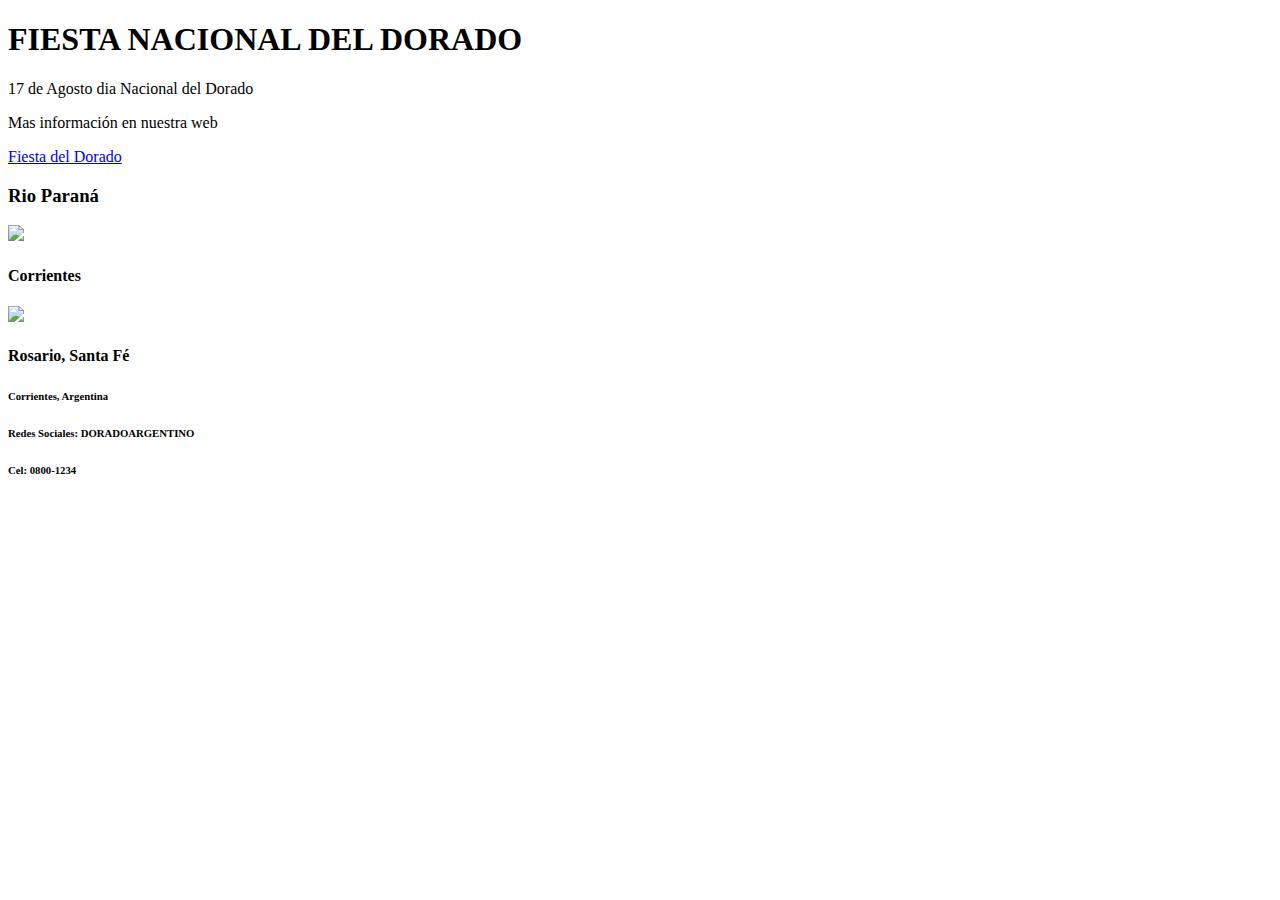
==== commit 5b2f9cc9: "Add files via upload" ====
--- a/index.html
+++ b/index.html
@@ -1,1248 +1,57 @@
 <!DOCTYPE html>
-<html lang="en">
-<head>
-    <meta charset="utf-8">
-    <meta name="viewport" content="width=device-width, initial-scale=1, shrink-to-fit=no">
-    
-    <!-- SEO Meta Tags -->
-    <meta name="description" content="Aria is a business focused HTML landing page template built with Bootstrap to help you create lead generation websites for companies and their services.">
-    <meta name="author" content="Inovatik">
+<html lang="es">
+	<head>
+		<meta charset="UTF-8">
+		<title>Fiesta Nacional del Dorado</title>
+		<!-- Change these Google fonts with your own choice -->
 
-    <!-- OG Meta Tags to improve the way the post looks when you share the page on LinkedIn, Facebook, Google+ -->
-	<meta property="og:site_name" content="" /> <!-- website name -->
-	<meta property="og:site" content="" /> <!-- website link -->
-	<meta property="og:title" content=""/> <!-- title shown in the actual shared post -->
-	<meta property="og:description" content="" /> <!-- description shown in the actual shared post -->
-	<meta property="og:image" content="" /> <!-- image link, make sure it's jpg -->
-	<meta property="og:url" content="" /> <!-- where do you want your post to link to -->
-	<meta property="og:type" content="article" />
+		<link href="https://fonts.googleapis.com/css?family=Chivo:700|Overpass:400,700&display=swap" rel="stylesheet">
+		<link rel="stylesheet" href="C:\Users\Bruno\Desktop\Facultad/style.css">
+        </head>
+	<body>
+	  <!-- Banner section -->
+	  <div class="titulo"> 
+      <h1>FIESTA NACIONAL DEL DORADO</h1>
+      <span>17 de Agosto dia Nacional del Dorado</span>
+      <p>Mas informaci&oacute;n en nuestra web</p>
+      <a href="https://sites.google.com/site/coolturizzate/festivales/fiesta-nacional-del-dorado" target="_blank" class="boton">Fiesta del Dorado</a>
 
-    <!-- Website Title -->
-    <title>Aria - Business HTML Landing Page Template</title>
-    
-    <!-- Styles -->
-    <link href="https://fonts.googleapis.com/css?family=Montserrat:500,700&display=swap&subset=latin-ext" rel="stylesheet">
-    <link href="https://fonts.googleapis.com/css?family=Open+Sans:400,400i,600&display=swap&subset=latin-ext" rel="stylesheet">
-    <link href="css/bootstrap.css" rel="stylesheet">
-    <link href="css/fontawesome-all.css" rel="stylesheet">
-    <link href="css/swiper.css" rel="stylesheet">
-	<link href="css/magnific-popup.css" rel="stylesheet">
-	<link href="css/styles.css" rel="stylesheet">
-	
-	<!-- Favicon  -->
-    <link rel="icon" href="images/favicon.png">
-</head>
-<body data-spy="scroll" data-target=".fixed-top">
-    
-    <!-- Preloader -->
-	<div class="spinner-wrapper">
-        <div class="spinner">
-            <div class="bounce1"></div>
-            <div class="bounce2"></div>
-            <div class="bounce3"></div>
-        </div>
-    </div>
-    <!-- end of preloader -->
-    
+  </div>
+	 
+	  <!-- Cards section -->
+	  <div class="Todo-carta">
+	  	<h3>Rio Paran&aacute;</h3>
 
-    <!-- Navbar -->
-    <nav class="navbar navbar-expand-md navbar-dark navbar-custom fixed-top">
-        <!-- Text Logo - Use this if you don't have a graphic logo -->
-        <!-- <a class="navbar-brand logo-text page-scroll" href="index.html">Aria</a> -->
+	  	<div class="Cartas">
 
-        <!-- Image Logo -->
-        <a class="navbar-brand logo-image" href="index.html"><img src="images/logo.svg" alt="alternative"></a>
-        
-        <!-- Mobile Menu Toggle Button -->
-        <button class="navbar-toggler" type="button" data-toggle="collapse" data-target="#navbarsExampleDefault" aria-controls="navbarsExampleDefault" aria-expanded="false" aria-label="Toggle navigation">
-            <span class="navbar-toggler-awesome fas fa-bars"></span>
-            <span class="navbar-toggler-awesome fas fa-times"></span>
-        </button>
-        <!-- end of mobile menu toggle button -->
+	 <!--carta corrientes-->
+	 <div class="carta-rio">
+	 	<img src="C:\Users\Bruno\Pictures/corrientes.jpg">
+	 	<h4>Corrientes</h4>
+	 	
+	 </div>
+      
+      <!--carta rosario-->
+      <div class="carta-rio">
+      	<img src="C:\Users\Bruno\Pictures/Rosario.jpg">
+      	<h4>Rosario, Santa F&eacute;</h4>
+      	
+      	</div>
+	  		</div>
 
-        <div class="collapse navbar-collapse" id="navbarsExampleDefault">
-            <ul class="navbar-nav ml-auto">
-                <li class="nav-item">
-                    <a class="nav-link page-scroll" href="#header">HOME <span class="sr-only">(current)</span></a>
-                </li>
-                <li class="nav-item">
-                    <a class="nav-link page-scroll" href="#intro">INTRO</a>
-                </li>
-                <li class="nav-item">
-                    <a class="nav-link page-scroll" href="#services">SERVICES</a>
-                </li>
-                <li class="nav-item">
-                    <a class="nav-link page-scroll" href="#callMe">CALL ME</a>
-                </li>
-                <li class="nav-item">
-                    <a class="nav-link page-scroll" href="#projects">PROJECTS</a>
-                </li>
+	  </div>
+	  
+ <!-- Footer section -->
+ <footer class="footer">
+ 	<div class="footer-2">
+ 	<h6>Corrientes, Argentina</h6>
+ 	<div class="insta">
+ 	<h6>Redes Sociales: DORADOARGENTINO</h6>
+ 	<h6>Cel: 0800-1234</h6>
+ </div>
+ </div>
+ </footer>
 
-                <!-- Dropdown Menu -->          
-                <li class="nav-item dropdown">
-                    <a class="nav-link dropdown-toggle page-scroll" href="#about" id="navbarDropdown" role="button" aria-haspopup="true" aria-expanded="false">ABOUT</a>
-                    <div class="dropdown-menu" aria-labelledby="navbarDropdown">
-                        <a class="dropdown-item" href="terms-conditions.html"><span class="item-text">TERMS CONDITIONS</span></a>
-                        <div class="dropdown-items-divide-hr"></div>
-                        <a class="dropdown-item" href="privacy-policy.html"><span class="item-text">PRIVACY POLICY</span></a>
-                    </div>
-                </li>
-                <!-- end of dropdown menu -->
-
-                <li class="nav-item">
-                    <a class="nav-link page-scroll" href="#contact">CONTACT</a>
-                </li>
-            </ul>
-            <span class="nav-item social-icons">
-                <span class="fa-stack">
-                    <a href="#your-link">
-                        <span class="hexagon"></span>
-                        <i class="fab fa-facebook-f fa-stack-1x"></i>
-                    </a>
-                </span>
-                <span class="fa-stack">
-                    <a href="#your-link">
-                        <span class="hexagon"></span>
-                        <i class="fab fa-twitter fa-stack-1x"></i>
-                    </a>
-                </span>
-            </span>
-        </div>
-    </nav> <!-- end of navbar -->
-    <!-- end of navbar -->
-
-
-    <!-- Header -->
-    <header id="header" class="header">
-        <div class="header-content">
-            <div class="container">
-                <div class="row">
-                    <div class="col-lg-12">
-                        <div class="text-container">
-                            <h1>BUSINESS <span id="js-rotating">TEMPLATE, SERVICES, SOLUTIONS</span></h1>
-                            <p class="p-heading p-large">Aria is a top consultancy company specializing in business growth using online marketing and conversion optimization tactics</p>
-                            <a class="btn-solid-lg page-scroll" href="#intro">DISCOVER</a>
-                        </div>
-                    </div> <!-- end of col -->
-                </div> <!-- end of row -->
-            </div> <!-- end of container -->
-        </div> <!-- end of header-content -->
-    </header> <!-- end of header -->
-    <!-- end of header -->
-
-
-    <!-- Intro -->
-    <div id="intro" class="basic-1">
-        <div class="container">
-            <div class="row">
-                <div class="col-lg-5">
-                    <div class="text-container">
-                        <div class="section-title">INTRO</div>
-                        <h2>We Offer Some Of The Best Business Growth Services In Town</h2>
-                        <p>Launching a new company or developing the market position of an existing one can be quite an overwhelming processs at times.</p>
-                        <p class="testimonial-text">"Our mission here at Aira is to get you through those tough moments relying on our team's expertise in starting and growing companies."</p>
-                        <div class="testimonial-author">Louise Donovan - CEO</div>
-                    </div> <!-- end of text-container -->
-                </div> <!-- end of col -->
-                <div class="col-lg-7">
-                    <div class="image-container">
-                        <img class="img-fluid" src="images/intro-office.jpg" alt="alternative">
-                    </div> <!-- end of image-container -->
-                </div> <!-- end of col -->
-            </div> <!-- end of row -->
-        </div> <!-- end of container -->
-    </div> <!-- end of basic-1 -->
-    <!-- end of intro -->
-
-
-    <!-- Description -->
-    <div class="cards-1">
-        <div class="container">
-            <div class="row">
-                <div class="col-lg-12">
-                    
-                    <!-- Card -->
-                    <div class="card">
-                        <span class="fa-stack">
-                            <span class="hexagon"></span>
-                            <i class="fas fa-binoculars fa-stack-1x"></i>
-                        </span>
-                        <div class="card-body">
-                            <h4 class="card-title">Environment Analysis</h4>
-                            <p>The starting point of any success story is knowing your current position in the business environment</p>
-                        </div>
-                    </div>
-                    <!-- end of card -->
-
-                    <!-- Card -->
-                    <div class="card">
-                        <span class="fa-stack">
-                            <span class="hexagon"></span>
-                            <i class="fas fa-list-alt fa-stack-1x"></i>
-                        </span>
-                        <div class="card-body">
-                            <h4 class="card-title">Development Planning</h4>
-                            <p>After completing the environmental analysis the next stage is to design and  plan your development strategy</p>
-                        </div>
-                    </div>
-                    <!-- end of card -->
-
-                    <!-- Card -->
-                    <div class="card">
-                        <span class="fa-stack">
-                            <span class="hexagon"></span>
-                            <i class="fas fa-chart-pie fa-stack-1x"></i>
-                        </span>
-                        <div class="card-body">
-                            <h4 class="card-title">Execution & Evaluation</h4>
-                            <p>In this phase you will focus on executing the actions plan and evaluating the results after each marketing campaign</p>
-                        </div>
-                    </div>
-                    <!-- end of card -->
-
-                </div> <!-- end of col -->
-            </div> <!-- end of row -->
-        </div> <!-- end of container -->
-    </div> <!-- end of cards-1 -->
-    <!-- end of description -->
-
-
-    <!-- Services -->
-    <div id="services" class="cards-2">
-        <div class="container">
-            <div class="row">
-                <div class="col-lg-12">
-                    <div class="section-title">SERVICES</div>
-                    <h2>Choose The Service Package<br> That Suits Your Needs</h2>
-                </div> <!-- end of col -->
-            </div> <!-- end of row -->
-            <div class="row">
-                <div class="col-lg-12">
-                    
-                    <!-- Card -->
-                    <div class="card">
-                        <div class="card-image">
-                            <img class="img-fluid" src="images/services-1.jpg" alt="alternative">
-                        </div>
-                        <div class="card-body">
-                            <h3 class="card-title">Off The Ground Off The Ground</h3>
-                            <p>Perfect for fresh ideas or young startups, this package will help get the business off the ground</p>
-                            <ul class="list-unstyled li-space-lg">
-                                <li class="media">
-                                    <i class="fas fa-square"></i>
-                                    <div class="media-body">Environment and competition</div>
-                                </li>
-                                <li class="media">
-                                    <i class="fas fa-square"></i>
-                                    <div class="media-body">Designing the marketing plan</div>
-                                </li>
-                            </ul>
-                            <p class="price">Starting at <span>$199</span></p>
-                        </div>
-                        <div class="button-container">
-                            <a class="btn-solid-reg page-scroll" href="#callMe">DETAILS</a>
-                        </div> <!-- end of button-container -->
-                    </div>
-                    <!-- end of card -->
-
-                    <!-- Card -->
-                    <div class="card">
-                        <div class="card-image">
-                            <img class="img-fluid" src="images/services-2.jpg" alt="alternative">
-                        </div>
-                        <div class="card-body">
-                            <h3 class="card-title">Accelerated Growth</h3>
-                            <p>Use this service pack to give your company the necessary impulse to become an industry leader</p>
-                            <ul class="list-unstyled li-space-lg">
-                                <li class="media">
-                                    <i class="fas fa-square"></i>
-                                    <div class="media-body">Business strategy planning</div>
-                                </li>
-                                <li class="media">
-                                    <i class="fas fa-square"></i>
-                                    <div class="media-body">Taking the planned actions</div>
-                                </li>
-                            </ul>
-                            <p class="price">Starting at <span>$299</span></p>
-                        </div>
-                        <div class="button-container">
-                            <a class="btn-solid-reg page-scroll" href="#callMe">DETAILS</a>
-                        </div> <!-- end of button-container -->
-                    </div>
-                    <!-- end of card -->
-
-                    <!-- Card -->
-                    <div class="card">
-                        <div class="card-image">
-                            <img class="img-fluid" src="images/services-3.jpg" alt="alternative">
-                        </div>
-                        <div class="card-body">
-                            <h3 class="card-title">Market Domination</h3>
-                            <p>You already are a reference point in your industry now you need to learn about acquisitions</p>
-                            <ul class="list-unstyled li-space-lg">
-                                <li class="media">
-                                    <i class="fas fa-square"></i>
-                                    <div class="media-body">Maintaining the leader status</div>
-                                </li>
-                                <li class="media">
-                                    <i class="fas fa-square"></i>
-                                    <div class="media-body">Acquisitions the right way</div>
-                                </li>
-                            </ul>
-                            <p class="price">Starting at <span>$299</span></p>
-                        </div>
-                        <div class="button-container">
-                            <a class="btn-solid-reg page-scroll" href="#callMe">DETAILS</a>
-                        </div> <!-- end of button-container -->
-                    </div>
-                    <!-- end of card -->
-
-                </div> <!-- end of col -->
-            </div> <!-- end of row -->
-        </div> <!-- end of container -->
-    </div> <!-- end of cards-2 -->
-    <!-- end of services -->
-    
-
-    <!-- Details 1 -->
-	<div id="details" class="accordion">
-		<div class="area-1">
-		</div><!-- end of area-1 on same line and no space between comments to eliminate margin white space --><div class="area-2">
-            
-            <!-- Accordion -->
-            <div class="accordion-container" id="accordionOne">
-                <h2>Accelerate Business Growth To Improve Revenue Numbers</h2>
-                <div class="item">
-                    <div id="headingOne">
-                        <span data-toggle="collapse" data-target="#collapseOne" aria-expanded="true" aria-controls="collapseOne" role="button">
-                            <span class="circle-numbering">1</span><span class="accordion-title">How Can Aria Help Your Business</span>
-                        </span>
-                    </div>
-                    <div id="collapseOne" class="collapse show" aria-labelledby="headingOne" data-parent="#accordionOne">
-                        <div class="accordion-body">
-                            At Aria solutions, we’ve taken the consultancy concept one step further by offering a full service management organization with expertise.
-                        </div>
-                    </div>
-                </div> <!-- end of item -->
-            
-                <div class="item">
-                    <div id="headingTwo">
-                        <span class="collapsed" data-toggle="collapse" data-target="#collapseTwo" aria-expanded="false" aria-controls="collapseTwo" role="button">
-                            <span class="circle-numbering">2</span><span class="accordion-title">Great Strategic Business Planning</span>
-                        </span>
-                    </div>
-                    <div id="collapseTwo" class="collapse" aria-labelledby="headingTwo" data-parent="#accordionOne">
-                        <div class="accordion-body">
-                            Aria partners with businesses to business growth and development ideas including environment analysis, plan execution and evaluation.
-                        </div>
-                    </div>
-                </div> <!-- end of item -->
-            
-                <div class="item">
-                    <div id="headingThree">
-                        <span class="collapsed" data-toggle="collapse" data-target="#collapseThree" aria-expanded="false" aria-controls="collapseThree" role="button">
-                            <span class="circle-numbering">3</span><span class="accordion-title">Online Marketing Campaigns</span>
-                        </span>
-                    </div>
-                    <div id="collapseThree" class="collapse" aria-labelledby="headingThree" data-parent="#accordionOne">
-                        <div class="accordion-body">
-                            An awesome online marketing plan won't save your bad product but paired with a good product, the sky is the limit for what can be achieved.
-                        </div>
-                    </div>
-                </div> <!-- end of item -->
-            </div> <!-- end of accordion-container -->
-            <!-- end of accordion -->
-
-		</div> <!-- end of area-2 -->
-    </div> <!-- end of accordion -->
-    <!-- end of details 1 -->
-
-
-    <!-- Details 2 -->
-	<div class="tabs">
-        <div class="area-1">
-            <div class="tabs-container">
-                
-                <!-- Tabs Links -->
-                <ul class="nav nav-tabs" id="ariaTabs" role="tablist">
-                    <li class="nav-item">
-                        <a class="nav-link active" id="nav-tab-1" data-toggle="tab" href="#tab-1" role="tab" aria-controls="tab-1" aria-selected="true"><i class="fas fa-th"></i> Business</a>
-                    </li>
-                    <li class="nav-item">
-                        <a class="nav-link" id="nav-tab-2" data-toggle="tab" href="#tab-2" role="tab" aria-controls="tab-2" aria-selected="false"><i class="fas fa-th"></i> Expertise</a>
-                    </li>
-                    <li class="nav-item">
-                        <a class="nav-link" id="nav-tab-3" data-toggle="tab" href="#tab-3" role="tab" aria-controls="tab-3" aria-selected="false"><i class="fas fa-th"></i> Quality</a>
-                    </li>
-                </ul>
-                <!-- end of tabs links -->
-                
-                <!-- Tabs Content -->
-                <div class="tab-content" id="ariaTabsContent">
-
-                    <!-- Tab -->
-                    <div class="tab-pane fade show active" id="tab-1" role="tabpanel" aria-labelledby="tab-1">
-                        <h4>Business Services For Companies</h4>
-                        <p>Aria provides the most innovative and customized business services in the industry. Our <a class="green page-scroll" href="#services">Services</a> section shows how flexible we are for all types of budgets.</p>
-                        
-                        <!-- Progress Bars -->
-                        <div class="progress-container">
-                            <div class="title">Business Development 100%</div>
-                            <div class="progress">
-                                <div class="progress-bar first" role="progressbar" aria-valuenow="0" aria-valuemin="0" aria-valuemax="100"></div>
-                            </div>
-                            <div class="title">Opportunity Spotting 76%</div>
-                            <div class="progress">
-                                <div class="progress-bar second" role="progressbar" aria-valuenow="75" aria-valuemin="0" aria-valuemax="100"></div>
-                            </div>
-                            <div class="title">Online Marketing 90%</div>
-                            <div class="progress">
-                                <div class="progress-bar third" role="progressbar" aria-valuenow="90" aria-valuemin="0" aria-valuemax="100"></div>
-                            </div>
-                        </div> <!-- end of progress-container -->
-                        <!-- end of progress bars -->
-                        
-                    </div> <!-- end of tab-pane --> 
-                    <!-- end of tab -->
-
-                    <!-- Tab -->
-                    <div class="tab-pane fade" id="tab-2" role="tabpanel" aria-labelledby="tab-2">
-                        <ul class="list-unstyled li-space-lg first">
-                            <li class="media">
-                                <div class="media-bullet">1</div>
-                                <div class="media-body"><strong>High quality</strong> is on top of our list when it comes to the way we deliver the services</div>
-                            </li>
-                            <li class="media">
-                                <div class="media-bullet">2</div>
-                                <div class="media-body"><strong>Maximum impact</strong> is what we look for in our actions</div>
-                            </li>
-                            <li class="media">
-                                <div class="media-bullet">3</div>
-                                <div class="media-body"><strong>Quality standards</strong> are important but meant to be exceeded</div>
-                            </li>
-                        </ul>
-                        <ul class="list-unstyled li-space-lg last">
-                            <li class="media">
-                                <div class="media-bullet">4</div>
-                                <div class="media-body"><strong>We're always looking</strong> for industry leaders to help them win their market position</div>
-                            </li>
-                            <li class="media">
-                                <div class="media-bullet">5</div>
-                                <div class="media-body"><strong>Evaluation</strong> is a key aspect of this business and important</div>
-                            </li>
-                            <li class="media">
-                                <div class="media-bullet">6</div>
-                                <div class="media-body"><strong>Ethic</strong> procedures ar alwasy at the base of everything we do</div>
-                            </li>
-                        </ul>
-                    </div> <!-- end of tab-pane -->
-                    <!-- end of tab -->
-
-                    <!-- Tab -->
-                    <div class="tab-pane fade" id="tab-3" role="tabpanel" aria-labelledby="tab-3">
-                        <p><strong>We strive to achieve</strong> 100% customer satisfaction for both types of customers: hiring companies and job seekers. Types of customers: <a class="green" href="#your-link">with huge potential</a></p>
-                        <p><strong>Our goal is to help</strong> your company achieve its full potential and establish long term stability for <a class="green" href="#your-link">the stakeholders</a></p>
-                        <ul class="list-unstyled li-space-lg">
-                            <li class="media">
-                                <i class="fas fa-square"></i>
-                                <div class="media-body">It's easy to get a quotation, just call our office anytime</div>
-                            </li>
-                            <li class="media">
-                                <i class="fas fa-square"></i>
-                                <div class="media-body">We'll get back to you with an initial estimate soon</div>
-                            </li>
-                            <li class="media">
-                                <i class="fas fa-square"></i>
-                                <div class="media-body">Get ready to see results even after only 30 days</div>
-                            </li>
-                            <li class="media">
-                                <i class="fas fa-square"></i>
-                                <div class="media-body">Ask for a quote and start improving your business</div>
-                            </li>
-                            <li class="media">
-                                <i class="fas fa-square"></i>
-                                <div class="media-body">Just fill out the form and we'll call you right away</div>
-                            </li>
-                        </ul>
-                    </div> <!-- end of tab-pane -->
-                    <!-- end of tab -->
-
-                </div> <!-- end of tab-content -->
-                <!-- end of tabs content -->
-
-            </div> <!-- end of tabs-container -->
-        </div><!-- end of area-1 on same line and no space between comments to eliminate margin white space --><div class="area-2"></div> <!-- end of area-2 -->
-    </div> <!-- end of tabs -->
-    <!-- end of details 2 -->
-
-
-    <!-- Testimonials -->
-    <div class="slider">
-        <div class="container">
-            <div class="row">
-                <div class="col-lg-12">
-                    <h2>Read Our Customer Testimonials</h2>
-                    <p class="p-heading">Our clients are our partners and we can not imagine a better future for our company without helping them reach their objectives</p>
-                </div> <!-- end of col -->
-            </div> <!-- end of row -->
-            <div class="row">
-                <div class="col-lg-12">
-
-                    <!-- Card Slider -->
-                    <div class="slider-container">
-                        <div class="swiper-container card-slider">
-                            <div class="swiper-wrapper">
-                                
-                                <!-- Slide -->
-                                <div class="swiper-slide">
-                                    <div class="card">
-                                        <img class="card-image" src="images/testimonial-1.jpg" alt="alternative">
-                                        <div class="card-body">
-                                            <div class="testimonial-text">The guys from Aria helped with getting my business off the ground and turning into a profitable company.</div>
-                                            <div class="testimonial-author">Jude Thorn - Founder</div>
-                                        </div>
-                                    </div>
-                                </div> <!-- end of swiper-slide -->
-                                <!-- end of slide -->
-        
-                                <!-- Slide -->
-                                <div class="swiper-slide">
-                                    <div class="card">
-                                        <img class="card-image" src="images/testimonial-2.jpg" alt="alternative">
-                                        <div class="card-body">
-                                            <div class="testimonial-text">I purchased the Growth Accelerator service pack a few years ago and I renewed the contract each year. </div>
-                                            <div class="testimonial-author">Marsha Singer - Marketer</div>
-                                        </div>
-                                    </div>        
-                                </div> <!-- end of swiper-slide -->
-                                <!-- end of slide -->
-        
-                                <!-- Slide -->
-                                <div class="swiper-slide">
-                                    <div class="card">
-                                        <img class="card-image" src="images/testimonial-3.jpg" alt="alternative">
-                                        <div class="card-body">
-                                            <div class="testimonial-text">Aria's CEO personally attends client meetings and gives his feedback on business growth strategies.</div>
-                                            <div class="testimonial-author">Roy Smith - Developer</div>
-                                        </div>
-                                    </div>        
-                                </div> <!-- end of swiper-slide -->
-                                <!-- end of slide -->
-        
-                                <!-- Slide -->
-                                <div class="swiper-slide">
-                                    <div class="card">
-                                        <img class="card-image" src="images/testimonial-4.jpg" alt="alternative">
-                                        <div class="card-body">
-                                            <div class="testimonial-text">At the beginning I thought the prices are a little high for what they offer but they over deliver each and every time.</div>
-                                            <div class="testimonial-author">Ronald Spice - Owner</div>
-                                        </div>
-                                    </div>
-                                </div> <!-- end of swiper-slide -->
-                                <!-- end of slide -->
-        
-                                <!-- Slide -->
-                                <div class="swiper-slide">
-                                    <div class="card">
-                                        <img class="card-image" src="images/testimonial-5.jpg" alt="alternative">
-                                        <div class="card-body">
-                                            <div class="testimonial-text">I recommend Aria to every business owner or growth leader that wants to take his company to the next level.</div>
-                                            <div class="testimonial-author">Lindsay Rune - Manager</div>
-                                        </div>
-                                    </div>        
-                                </div> <!-- end of swiper-slide -->
-                                <!-- end of slide -->
-        
-                                <!-- Slide -->
-                                <div class="swiper-slide">
-                                    <div class="card">
-                                        <img class="card-image" src="images/testimonial-6.jpg" alt="alternative">
-                                        <div class="card-body">
-                                            <div class="testimonial-text">My goals for using Aria's services seemed high when I first set them but they've met them with no problems.</div>
-                                            <div class="testimonial-author">Ann Black - Consultant</div>
-                                        </div>
-                                    </div>        
-                                </div> <!-- end of swiper-slide -->
-                                <!-- end of slide -->
-                            
-                            </div> <!-- end of swiper-wrapper -->
-        
-                            <!-- Add Arrows -->
-                            <div class="swiper-button-next"></div>
-                            <div class="swiper-button-prev"></div>
-                            <!-- end of add arrows -->
-        
-                        </div> <!-- end of swiper-container -->
-                    </div> <!-- end of sliedr-container -->
-                    <!-- end of card slider -->
-
-                </div> <!-- end of col -->
-            </div> <!-- end of row -->
-        </div> <!-- end of container -->
-    </div> <!-- end of slider -->
-    <!-- end of testimonials -->
-
-
-    <!-- Call Me -->
-    <div id="callMe" class="form-1">
-        <div class="container">
-            <div class="row">
-                <div class="col-lg-6">
-                    <div class="text-container">
-                        <div class="section-title">CALL ME</div>
-                        <h2 class="white">Have Us Contact You By Filling And Submitting The Form</h2>
-                        <p class="white">You are just a few steps away from a personalized offer. Just fill in the form and send it to us and we'll get right back with a call to help you decide what service package works.</p>
-                        <ul class="list-unstyled li-space-lg white">
-                            <li class="media">
-                                <i class="fas fa-square"></i>
-                                <div class="media-body">It's very easy just fill in the form so we can call</div>
-                            </li>
-                            <li class="media">
-                                <i class="fas fa-square"></i>
-                                <div class="media-body">During the call we'll require some info about the company</div>
-                            </li>
-                            <li class="media">
-                                <i class="fas fa-square"></i>
-                                <div class="media-body">Don't hesitate to email us for any questions or inquiries</div>
-                            </li>
-                        </ul>
-                    </div>
-                </div> <!-- end of col -->
-                <div class="col-lg-6">
-                   
-                    <!-- Call Me Form -->
-                    <form id="callMeForm" data-toggle="validator" data-focus="false">
-                        <div class="form-group">
-                            <input type="text" class="form-control-input" id="lname" name="lname" required>
-                            <label class="label-control" for="lname">Name</label>
-                            <div class="help-block with-errors"></div>
-                        </div>
-                        <div class="form-group">
-                            <input type="text" class="form-control-input" id="lphone" name="lphone" required>
-                            <label class="label-control" for="lphone">Phone</label>
-                            <div class="help-block with-errors"></div>
-                        </div>
-                        <div class="form-group">
-                            <input type="email" class="form-control-input" id="lemail" name="lemail" required>
-                            <label class="label-control" for="lemail">Email</label>
-                            <div class="help-block with-errors"></div>
-                        </div>
-                        <div class="form-group">
-                            <select class="form-control-select" id="lselect" required>
-                                <option class="select-option" value="" disabled selected>Interested in...</option>
-                                <option class="select-option" value="Off The Ground">Off The Ground</option>
-                                <option class="select-option" value="Accelerated Growth">Accelerated Growth</option>
-                                <option class="select-option" value="Market Domination">Market Domination</option>
-                            </select>
-                            <div class="help-block with-errors"></div>
-                        </div>
-                        <div class="form-group checkbox white">
-                            <input type="checkbox" id="lterms" value="Agreed-to-Terms" name="lterms" required>I agree with Aria's stated <a class="white" href="privacy-policy.html">Privacy Policy</a> and <a class="white" href="terms-conditions.html">Terms & Conditions</a>
-                            <div class="help-block with-errors"></div>
-                        </div>
-                        <div class="form-group">
-                            <button type="submit" class="form-control-submit-button">CALL ME</button>
-                        </div>
-                        <div class="form-message">
-                            <div id="lmsgSubmit" class="h3 text-center hidden"></div>
-                        </div>
-                    </form>
-                    <!-- end of call me form -->
-                    
-                </div> <!-- end of col -->
-            </div> <!-- end of row -->
-        </div> <!-- end of container -->
-    </div> <!-- end of form-1 -->
-    <!-- end of call me -->
-
-
-    <!-- Projects -->
-	<div id="projects" class="filter">
-		<div class="container">
-            <div class="row">
-                <div class="col-lg-12">
-                    <div class="section-title">PROJECTS</div>
-                    <h2>Projects That We're Proud Of</h2>
-                </div> <!-- end of col -->
-            </div> <!-- end of row -->
-            <div class="row">
-                <div class="col-lg-12">
-                    <!-- Filter -->
-                    <div class="button-group filters-button-group">
-                        <a class="button is-checked" data-filter="*"><span>SHOW ALL</span></a>
-                        <a class="button" data-filter=".design"><span>DESIGN</span></a>
-                        <a class="button" data-filter=".development"><span>DEVELOPMENT</span></a>
-                        <a class="button" data-filter=".marketing"><span>MARKETING</span></a>
-                        <a class="button" data-filter=".seo"><span>SEO</span></a>
-                    </div> <!-- end of button group -->
-                    <div class="grid">
-                        <div class="element-item development">
-                            <a class="popup-with-move-anim" href="#project-1"><div class="element-item-overlay"><span>Online Banking</span></div><img src="images/project-1.jpg" alt="alternative"></a>
-                        </div>
-                        <div class="element-item development">
-                            <a class="popup-with-move-anim" href="#project-2"><div class="element-item-overlay"><span>Classic Industry</span></div><img src="images/project-2.jpg" alt="alternative"></a>
-                        </div>
-                        <div class="element-item design development marketing">
-                            <a class="popup-with-move-anim" href="#project-3"><div class="element-item-overlay"><span>BoomBap Audio</span></div><img src="images/project-3.jpg" alt="alternative"></a>
-                        </div>
-                        <div class="element-item design development marketing">
-                            <a class="popup-with-move-anim" href="#project-4"><div class="element-item-overlay"><span>Van Moose</span></div><img src="images/project-4.jpg" alt="alternative"></a>
-                        </div>
-                        <div class="element-item design development marketing seo">
-                            <a class="popup-with-move-anim" href="#project-5"><div class="element-item-overlay"><span>Joy Moments</span></div><img src="images/project-5.jpg" alt="alternative"></a>
-                        </div>
-                        <div class="element-item design marketing seo">
-                            <a class="popup-with-move-anim" href="#project-6"><div class="element-item-overlay"><span>Spark Events</span></div><img src="images/project-6.jpg" alt="alternative"></a>
-                        </div>
-                        <div class="element-item design marketing">
-                            <a class="popup-with-move-anim" href="#project-7"><div class="element-item-overlay"><span>Casual Wear</span></div><img src="images/project-7.jpg" alt="alternative"></a>
-                        </div>
-                        <div class="element-item design marketing">
-                            <a class="popup-with-move-anim" href="#project-8"><div class="element-item-overlay"><span>Zazoo Apps</span></div><img src="images/project-8.jpg" alt="alternative"></a>
-                        </div>
-                    </div> <!-- end of grid -->
-                    <!-- end of filter -->
-                    
-                </div> <!-- end of col -->
-            </div> <!-- end of row -->
-		</div> <!-- end of container -->
-    </div> <!-- end of filter -->
-    <!-- end of projects -->
-
-
-    <!-- Project Lightboxes -->
-    <!-- Lightbox -->
-    <div id="project-1" class="lightbox-basic zoom-anim-dialog mfp-hide">
-        <div class="row">
-            <button title="Close (Esc)" type="button" class="mfp-close x-button">×</button>
-            <div class="col-lg-8">
-                <img class="img-fluid" src="images/project-1.jpg" alt="alternative">
-            </div> <!-- end of col -->
-            <div class="col-lg-4">
-                <h3>Online Banking</h3>
-                <hr class="line-heading">
-                <h6>Strategy Development</h6>
-                <p>Need a solid foundation for your business growth plans? Aria will help you manage sales and meet your current needs</p>
-                <p>By offering the best professional services and quality products in the market. Don't hesitate and get in touch with us.</p>
-                <div class="testimonial-container">
-                    <p class="testimonial-text">Need a solid foundation for your business growth plans? Aria will help you manage sales and meet your current requirements.</p>
-                    <p class="testimonial-author">General Manager</p>
-                </div>
-                <a class="btn-solid-reg" href="#your-link">DETAILS</a> <a class="btn-outline-reg mfp-close as-button" href="#projects">BACK</a> 
-            </div> <!-- end of col -->
-        </div> <!-- end of row -->
-    </div> <!-- end of lightbox-basic -->
-    <!-- end of lightbox -->
-
-    <!-- Lightbox -->
-    <div id="project-2" class="lightbox-basic zoom-anim-dialog mfp-hide">
-        <div class="row">
-            <button title="Close (Esc)" type="button" class="mfp-close x-button">×</button>
-            <div class="col-lg-8">
-                <img class="img-fluid" src="images/project-2.jpg" alt="alternative">
-            </div> <!-- end of col -->
-            <div class="col-lg-4">
-                <h3>Classic Industry</h3>
-                <hr class="line-heading">
-                <h6>Strategy Development</h6>
-                <p>Need a solid foundation for your business growth plans? Aria will help you manage sales and meet your current needs</p>
-                <p>By offering the best professional services and quality products in the market. Don't hesitate and get in touch with us.</p>
-                <div class="testimonial-container">
-                    <p class="testimonial-text">Need a solid foundation for your business growth plans? Aria will help you manage sales and meet your current requirements.</p>
-                    <p class="testimonial-author">General Manager</p>
-                </div>
-                <a class="btn-solid-reg" href="#your-link">DETAILS</a> <a class="btn-outline-reg mfp-close as-button" href="#projects">BACK</a> 
-            </div> <!-- end of col -->
-        </div> <!-- end of row -->
-    </div> <!-- end of lightbox-basic -->
-    <!-- end of lightbox -->
-
-    <!-- Lightbox -->
-    <div id="project-3" class="lightbox-basic zoom-anim-dialog mfp-hide">
-        <div class="row">
-            <button title="Close (Esc)" type="button" class="mfp-close x-button">×</button>
-            <div class="col-lg-8">
-                <img class="img-fluid" src="images/project-3.jpg" alt="alternative">
-            </div> <!-- end of col -->
-            <div class="col-lg-4">
-                <h3>BoomBap Audio</h3>
-                <hr class="line-heading">
-                <h6>Strategy Development</h6>
-                <p>Need a solid foundation for your business growth plans? Aria will help you manage sales and meet your current needs</p>
-                <p>By offering the best professional services and quality products in the market. Don't hesitate and get in touch with us.</p>
-                <div class="testimonial-container">
-                    <p class="testimonial-text">Need a solid foundation for your business growth plans? Aria will help you manage sales and meet your current requirements.</p>
-                    <p class="testimonial-author">General Manager</p>
-                </div>
-                <a class="btn-solid-reg" href="#your-link">DETAILS</a> <a class="btn-outline-reg mfp-close as-button" href="#projects">BACK</a> 
-            </div> <!-- end of col -->
-        </div> <!-- end of row -->
-    </div> <!-- end of lightbox-basic -->
-    <!-- end of lightbox -->
-
-    <!-- Lightbox -->
-    <div id="project-4" class="lightbox-basic zoom-anim-dialog mfp-hide">
-        <div class="row">
-            <button title="Close (Esc)" type="button" class="mfp-close x-button">×</button>
-            <div class="col-lg-8">
-                <img class="img-fluid" src="images/project-4.jpg" alt="alternative">
-            </div> <!-- end of col -->
-            <div class="col-lg-4">
-                <h3>Van Moose</h3>
-                <hr class="line-heading">
-                <h6>Strategy Development</h6>
-                <p>Need a solid foundation for your business growth plans? Aria will help you manage sales and meet your current needs</p>
-                <p>By offering the best professional services and quality products in the market. Don't hesitate and get in touch with us.</p>
-                <div class="testimonial-container">
-                    <p class="testimonial-text">Need a solid foundation for your business growth plans? Aria will help you manage sales and meet your current requirements.</p>
-                    <p class="testimonial-author">General Manager</p>
-                </div>
-                <a class="btn-solid-reg" href="#your-link">DETAILS</a> <a class="btn-outline-reg mfp-close as-button" href="#projects">BACK</a> 
-            </div> <!-- end of col -->
-        </div> <!-- end of row -->
-    </div> <!-- end of lightbox-basic -->
-    <!-- end of lightbox -->
-
-    <!-- Lightbox -->
-    <div id="project-5" class="lightbox-basic zoom-anim-dialog mfp-hide">
-        <div class="row">
-            <button title="Close (Esc)" type="button" class="mfp-close x-button">×</button>
-            <div class="col-lg-8">
-                <img class="img-fluid" src="images/project-5.jpg" alt="alternative">
-            </div> <!-- end of col -->
-            <div class="col-lg-4">
-                <h3>Joy Moments</h3>
-                <hr class="line-heading">
-                <h6>Strategy Development</h6>
-                <p>Need a solid foundation for your business growth plans? Aria will help you manage sales and meet your current needs</p>
-                <p>By offering the best professional services and quality products in the market. Don't hesitate and get in touch with us.</p>
-                <div class="testimonial-container">
-                    <p class="testimonial-text">Need a solid foundation for your business growth plans? Aria will help you manage sales and meet your current requirements.</p>
-                    <p class="testimonial-author">General Manager</p>
-                </div>
-                <a class="btn-solid-reg" href="#your-link">DETAILS</a> <a class="btn-outline-reg mfp-close as-button" href="#projects">BACK</a> 
-            </div> <!-- end of col -->
-        </div> <!-- end of row -->
-    </div> <!-- end of lightbox-basic -->
-    <!-- end of lightbox -->
-
-    <!-- Lightbox -->
-    <div id="project-6" class="lightbox-basic zoom-anim-dialog mfp-hide">
-        <div class="row">
-            <button title="Close (Esc)" type="button" class="mfp-close x-button">×</button>
-            <div class="col-lg-8">
-                <img class="img-fluid" src="images/project-6.jpg" alt="alternative">
-            </div> <!-- end of col -->
-            <div class="col-lg-4">
-                <h3>Spark Events</h3>
-                <hr class="line-heading">
-                <h6>Strategy Development</h6>
-                <p>Need a solid foundation for your business growth plans? Aria will help you manage sales and meet your current needs</p>
-                <p>By offering the best professional services and quality products in the market. Don't hesitate and get in touch with us.</p>
-                <div class="testimonial-container">
-                    <p class="testimonial-text">Need a solid foundation for your business growth plans? Aria will help you manage sales and meet your current requirements.</p>
-                    <p class="testimonial-author">General Manager</p>
-                </div>
-                <a class="btn-solid-reg" href="#your-link">DETAILS</a> <a class="btn-outline-reg mfp-close as-button" href="#projects">BACK</a> 
-            </div> <!-- end of col -->
-        </div> <!-- end of row -->
-    </div> <!-- end of lightbox-basic -->
-    <!-- end of lightbox -->
-
-    <!-- Lightbox -->
-    <div id="project-7" class="lightbox-basic zoom-anim-dialog mfp-hide">
-        <div class="row">
-            <button title="Close (Esc)" type="button" class="mfp-close x-button">×</button>
-            <div class="col-lg-8">
-                <img class="img-fluid" src="images/project-7.jpg" alt="alternative">
-            </div> <!-- end of col -->
-            <div class="col-lg-4">
-                <h3>Casual Wear</h3>
-                <hr class="line-heading">
-                <h6>Strategy Development</h6>
-                <p>Need a solid foundation for your business growth plans? Aria will help you manage sales and meet your current needs</p>
-                <p>By offering the best professional services and quality products in the market. Don't hesitate and get in touch with us.</p>
-                <div class="testimonial-container">
-                    <p class="testimonial-text">Need a solid foundation for your business growth plans? Aria will help you manage sales and meet your current requirements.</p>
-                    <p class="testimonial-author">General Manager</p>
-                </div>
-                <a class="btn-solid-reg" href="#your-link">DETAILS</a> <a class="btn-outline-reg mfp-close as-button" href="#projects">BACK</a> 
-            </div> <!-- end of col -->
-        </div> <!-- end of row -->
-    </div> <!-- end of lightbox-basic -->
-    <!-- end of lightbox -->
-
-    <!-- Lightbox -->
-    <div id="project-8" class="lightbox-basic zoom-anim-dialog mfp-hide">
-        <div class="row">
-            <button title="Close (Esc)" type="button" class="mfp-close x-button">×</button>
-            <div class="col-lg-8">
-                <img class="img-fluid" src="images/project-8.jpg" alt="alternative">
-            </div> <!-- end of col -->
-            <div class="col-lg-4">
-                <h3>Zazoo Apps</h3>
-                <hr class="line-heading">
-                <h6>Strategy Development</h6>
-                <p>Need a solid foundation for your business growth plans? Aria will help you manage sales and meet your current needs</p>
-                <p>By offering the best professional services and quality products in the market. Don't hesitate and get in touch with us.</p>
-                <div class="testimonial-container">
-                    <p class="testimonial-text">Need a solid foundation for your business growth plans? Aria will help you manage sales and meet your current requirements.</p>
-                    <p class="testimonial-author">General Manager</p>
-                </div>
-                <a class="btn-solid-reg" href="#your-link">DETAILS</a> <a class="btn-outline-reg mfp-close as-button" href="#projects">BACK</a> 
-            </div> <!-- end of col -->
-        </div> <!-- end of row -->
-    </div> <!-- end of lightbox-basic -->
-    <!-- end of lightbox -->
-    <!-- end of project lightboxes -->
-
-
-    <!-- Team -->
-    <div class="basic-2">
-        <div class="container">
-            <div class="row">
-                <div class="col-lg-12">
-                    <h2>Our Team Of Consultants</h2>
-                    <p class="p-heading">We're only as strong and as knowledgeable as our team. So here are the men and women which help customers meet goals and grow companies</p>
-                </div> <!-- end of col -->
-            </div> <!-- end of row -->
-            <div class="row">
-                <div class="col-lg-12">
-
-                    <!-- Team Member -->
-                    <div class="team-member">
-                        <div class="image-wrapper">
-                            <img class="img-fluid" src="images/team-1.png" alt="alternative">
-                        </div> <!-- end of image-wrapper -->
-                        <p class="p-large">John Whitelong</p>
-                        <p class="job-title">General Manager</p>
-                        <span class="social-icons">
-                            <span class="fa-stack">
-                                <a href="#your-link">
-                                    <span class="hexagon"></span>
-                                    <i class="fab fa-facebook-f fa-stack-1x"></i>
-                                </a>
-                            </span>
-                            <span class="fa-stack">
-                                <a href="#your-link">
-                                    <span class="hexagon"></span>
-                                    <i class="fab fa-twitter fa-stack-1x"></i>
-                                </a>
-                            </span>
-                        </span>
-                    </div> <!-- end of team-member -->
-                    <!-- end of team member -->
-
-                    <!-- Team Member -->
-                    <div class="team-member">
-                        <div class="image-wrapper">
-                            <img class="img-fluid" src="images/team-2.png" alt="alternative">
-                        </div> <!-- end of image wrapper -->
-                        <p class="p-large">Veronique Smith</p>
-                        <p class="job-title">Business Developer</p>
-                        <span class="social-icons">
-                            <span class="fa-stack">
-                                <a href="#your-link">
-                                    <span class="hexagon"></span>
-                                    <i class="fab fa-facebook-f fa-stack-1x"></i>
-                                </a>
-                            </span>
-                            <span class="fa-stack">
-                                <a href="#your-link">
-                                    <span class="hexagon"></span>
-                                    <i class="fab fa-twitter fa-stack-1x"></i>
-                                </a>
-                            </span>
-                        </span>
-                    </div> <!-- end of team-member -->
-                    <!-- end of team member -->
-
-                    <!-- Team Member -->
-                    <div class="team-member">
-                        <div class="image-wrapper">
-                            <img class="img-fluid" src="images/team-3.png" alt="alternative">
-                        </div> <!-- end of image wrapper -->
-                        <p class="p-large">Chris Zimerman</p>
-                        <p class="job-title">Online Marketer</p>
-                        <span class="social-icons">
-                            <span class="fa-stack">
-                                <a href="#your-link">
-                                    <span class="hexagon"></span>
-                                    <i class="fab fa-facebook-f fa-stack-1x"></i>
-                                </a>
-                            </span>
-                            <span class="fa-stack">
-                                <a href="#your-link">
-                                    <span class="hexagon"></span>
-                                    <i class="fab fa-twitter fa-stack-1x"></i>
-                                </a>
-                            </span>
-                        </span>
-                    </div> <!-- end of team-member -->
-                    <!-- end of team member -->
-
-                    <!-- Team Member -->
-                    <div class="team-member">
-                        <div class="image-wrapper">
-                            <img class="img-fluid" src="images/team-4.png" alt="alternative">
-                        </div> <!-- end of image wrapper -->
-                        <p class="p-large">Mary Villalonga</p>
-                        <p class="job-title">Community Manager</p>
-                        <span class="social-icons">
-                            <span class="fa-stack">
-                                <a href="#your-link">
-                                    <span class="hexagon"></span>
-                                    <i class="fab fa-facebook-f fa-stack-1x"></i>
-                                </a>
-                            </span>
-                            <span class="fa-stack">
-                                <a href="#your-link">
-                                    <span class="hexagon"></span>
-                                    <i class="fab fa-twitter fa-stack-1x"></i>
-                                </a>
-                            </span>
-                        </span>
-                    </div> <!-- end of team-member -->
-                    <!-- end of team member -->
-
-                </div> <!-- end of col -->
-            </div> <!-- end of row -->
-        </div> <!-- end of container -->
-    </div> <!-- end of basic-2 -->
-    <!-- end of team -->
-
-
-    <!-- About -->
-    <div id="about" class="counter">
-        <div class="container">
-            <div class="row">
-                <div class="col-lg-5 col-xl-6">
-                    <div class="image-container">
-                        <img class="img-fluid" src="images/about.jpg" alt="alternative">
-                    </div> <!-- end of image-container -->
-                </div> <!-- end of col -->
-                <div class="col-lg-7 col-xl-6">
-                    <div class="text-container">
-                        <div class="section-title">ABOUT</div>
-                        <h2>We're Passionate About Delivering Growth Services</h2>
-                        <p>Our goal is to provide the right business growth services at the appropriate time so companies can benefit from the created momentum and thrive for a long period of time</p>
-                        <ul class="list-unstyled li-space-lg">
-                            <li class="media">
-                                <i class="fas fa-square"></i>
-                                <div class="media-body">Everything we recommend has direct positive impact</div>
-                            </li>
-                            <li class="media">
-                                <i class="fas fa-square"></i>
-                                <div class="media-body">You will become an important partner of our company</div>
-                            </li>
-                        </ul>
-
-                        <!-- Counter -->
-                        <div id="counter">
-                            <div class="cell">
-                                <div class="counter-value number-count" data-count="231">1</div>
-                                <div class="counter-info">Happy<br>Users</div>
-                            </div>
-                            <div class="cell">
-                                <div class="counter-value number-count" data-count="121">1</div>
-                                <div class="counter-info">Issues<br>Solved</div>
-                            </div>
-                            <div class="cell">
-                                <div class="counter-value number-count" data-count="159">1</div>
-                                <div class="counter-info">Good<br>Reviews</div>
-                            </div>
-                        </div>
-                        <!-- end of counter -->
-
-                    </div> <!-- end of text-container -->      
-                </div> <!-- end of col -->
-            </div> <!-- end of row -->
-        </div> <!-- end of container -->
-    </div> <!-- end of counter -->
-    <!-- end of about -->
-
-
-    <!-- Contact -->
-    <div id="contact" class="form-2">
-        <div class="container">
-            <div class="row">
-                <div class="col-lg-6">
-                    <div class="text-container">
-                        <div class="section-title">CONTACT</div>
-                        <h2>Get In Touch Using The Form</h2>
-                        <p>You can stop by our office for a cup of coffee and just use the contact form below for any questions and inquiries</p>
-                        <ul class="list-unstyled li-space-lg">
-                            <li class="address"><i class="fas fa-map-marker-alt"></i>22nd Innovative Street, San Francisco, CA 94043, US</li>
-                            <li><i class="fas fa-phone"></i><a href="tel:003024630820">+81 720 22 126</a></li>
-                            <li><i class="fas fa-phone"></i><a href="tel:003024630820">+81 720 22 128</a></li>
-                            <li><i class="fas fa-envelope"></i><a href="mailto:office@aria.com">office@aria.com</a></li>
-                        </ul>
-                        <h3>Follow Aria On Social Media</h3>
-
-                        <span class="fa-stack">
-                            <a href="#your-link">
-                                <span class="hexagon"></span>
-                                <i class="fab fa-facebook-f fa-stack-1x"></i>
-                            </a>
-                        </span>
-                        <span class="fa-stack">
-                            <a href="#your-link">
-                                <span class="hexagon"></span>
-                                <i class="fab fa-twitter fa-stack-1x"></i>
-                            </a>
-                        </span>
-                        <span class="fa-stack">
-                            <a href="#your-link">
-                                <span class="hexagon"></span>
-                                <i class="fab fa-pinterest fa-stack-1x"></i>
-                            </a>
-                        </span>
-                        <span class="fa-stack">
-                            <a href="#your-link">
-                                <span class="hexagon"></span>
-                                <i class="fab fa-instagram fa-stack-1x"></i>
-                            </a>
-                        </span>
-                        <span class="fa-stack">
-                            <a href="#your-link">
-                                <span class="hexagon"></span>
-                                <i class="fab fa-linkedin-in fa-stack-1x"></i>
-                            </a>
-                        </span>
-                        <span class="fa-stack">
-                            <a href="#your-link">
-                                <span class="hexagon"></span>
-                                <i class="fab fa-behance fa-stack-1x"></i>
-                            </a>
-                        </span>
-                    </div> <!-- end of text-container -->
-                </div> <!-- end of col -->
-                <div class="col-lg-6">
-                    
-                    <!-- Contact Form -->
-                    <form id="contactForm" data-toggle="validator" data-focus="false">
-                        <div class="form-group">
-                            <input type="text" class="form-control-input" id="cname" required>
-                            <label class="label-control" for="cname">Name</label>
-                            <div class="help-block with-errors"></div>
-                        </div>
-                        <div class="form-group">
-                            <input type="email" class="form-control-input" id="cemail" required>
-                            <label class="label-control" for="cemail">Email</label>
-                            <div class="help-block with-errors"></div>
-                        </div>
-                        <div class="form-group">
-                            <textarea class="form-control-textarea" id="cmessage" required></textarea>
-                            <label class="label-control" for="cmessage">Your message</label>
-                            <div class="help-block with-errors"></div>
-                        </div>
-                        <div class="form-group checkbox">
-                            <input type="checkbox" id="cterms" value="Agreed-to-Terms" required>I agree with Aria's stated <a href="privacy-policy.html">Privacy Policy</a> and <a href="terms-conditions.html">Terms Conditions</a> 
-                            <div class="help-block with-errors"></div>
-                        </div>
-                        <div class="form-group">
-                            <button type="submit" class="form-control-submit-button">SUBMIT MESSAGE</button>
-                        </div>
-                        <div class="form-message">
-                            <div id="cmsgSubmit" class="h3 text-center hidden"></div>
-                        </div>
-                    </form>
-                    <!-- end of contact form -->
-
-                </div> <!-- end of col -->
-            </div> <!-- end of row -->
-        </div> <!-- end of container -->
-    </div> <!-- end of form-2 -->
-    <!-- end of contact -->
-
-
-    <!-- Footer -->
-    <div class="footer">
-        <div class="container">
-            <div class="row">
-                <div class="col-md-6">
-                    <div class="text-container about">
-                        <h4>Few Words About Aria</h4>
-                        <p class="white">We're passionate about delivering the best business growth services for companies just starting out as startups or industry players that have established their market position a long tima ago.</p>
-                    </div> <!-- end of text-container -->
-                </div> <!-- end of col -->
-                <div class="col-md-2">
-                    <div class="text-container">
-                        <h4>Links</h4>
-                        <ul class="list-unstyled li-space-lg white">
-                            <li>
-                                <a class="white" href="#your-link">startupguide.com</a>
-                            </li>
-                            <li>
-                                <a class="white" href="terms-conditions.html">Terms & Conditions</a>
-                            </li>
-                            <li>
-                                <a class="white" href="privacy-policy.html">Privacy Policy</a>
-                            </li>
-                        </ul>
-                    </div> <!-- end of text-container -->
-                </div> <!-- end of col -->
-                <div class="col-md-2">
-                    <div class="text-container">
-                        <h4>Tools</h4>
-                        <ul class="list-unstyled li-space-lg">
-                            <li>
-                                <a class="white" href="#your-link">businessgrowth.com</a>
-                            </li>
-                            <li>
-                               <a class="white" href="#your-link">influencers.com</a>
-                            </li>
-                            <li class="media">
-                                <a class="white" href="#your-link">optimizer.net</a>
-                            </li>
-                        </ul>
-                    </div> <!-- end of text-container -->
-                </div> <!-- end of col -->
-                <div class="col-md-2">
-                    <div class="text-container">
-                        <h4>Partners</h4>
-                        <ul class="list-unstyled li-space-lg">
-                            <li>
-                                <a class="white" href="#your-link">unicorns.com</a>
-                            </li>
-                            <li>
-                                <a class="white" href="#your-link">staffmanager.com</a>
-                            </li>
-                            <li>
-                                <a class="white" href="#your-link">association.gov</a>
-                            </li>
-                        </ul>
-                    </div> <!-- end of text-container -->
-                </div> <!-- end of col -->
-            </div> <!-- end of row -->
-        </div> <!-- end of container -->
-    </div> <!-- end of footer -->  
-    <!-- end of footer -->
-
-
-    <!-- Copyright -->
-    <div class="copyright">
-        <div class="container">
-            <div class="row">
-                <div class="col-lg-12">
-                    <p class="p-small">Copyright © 2020 <a href="https://inovatik.com">Template by Inovatik</a></p>
-                </div> <!-- end of col -->
-            </div> <!-- enf of row -->
-        </div> <!-- end of container -->
-    </div> <!-- end of copyright --> 
-    <!-- end of copyright -->
-    
-    	
-    <!-- Scripts -->
-    <script src="js/jquery.min.js"></script> <!-- jQuery for Bootstrap's JavaScript plugins -->
-    <script src="js/popper.min.js"></script> <!-- Popper tooltip library for Bootstrap -->
-    <script src="js/bootstrap.min.js"></script> <!-- Bootstrap framework -->
-    <script src="js/jquery.easing.min.js"></script> <!-- jQuery Easing for smooth scrolling between anchors -->
-    <script src="js/swiper.min.js"></script> <!-- Swiper for image and text sliders -->
-    <script src="js/jquery.magnific-popup.js"></script> <!-- Magnific Popup for lightboxes -->
-    <script src="js/morphext.min.js"></script> <!-- Morphtext rotating text in the header -->
-    <script src="js/isotope.pkgd.min.js"></script> <!-- Isotope for filter -->
-    <script src="js/validator.min.js"></script> <!-- Validator.js - Bootstrap plugin that validates forms -->
-    <script src="js/scripts.js"></script> <!-- Custom scripts -->
-</body>
+	  
+	</body>
 </html>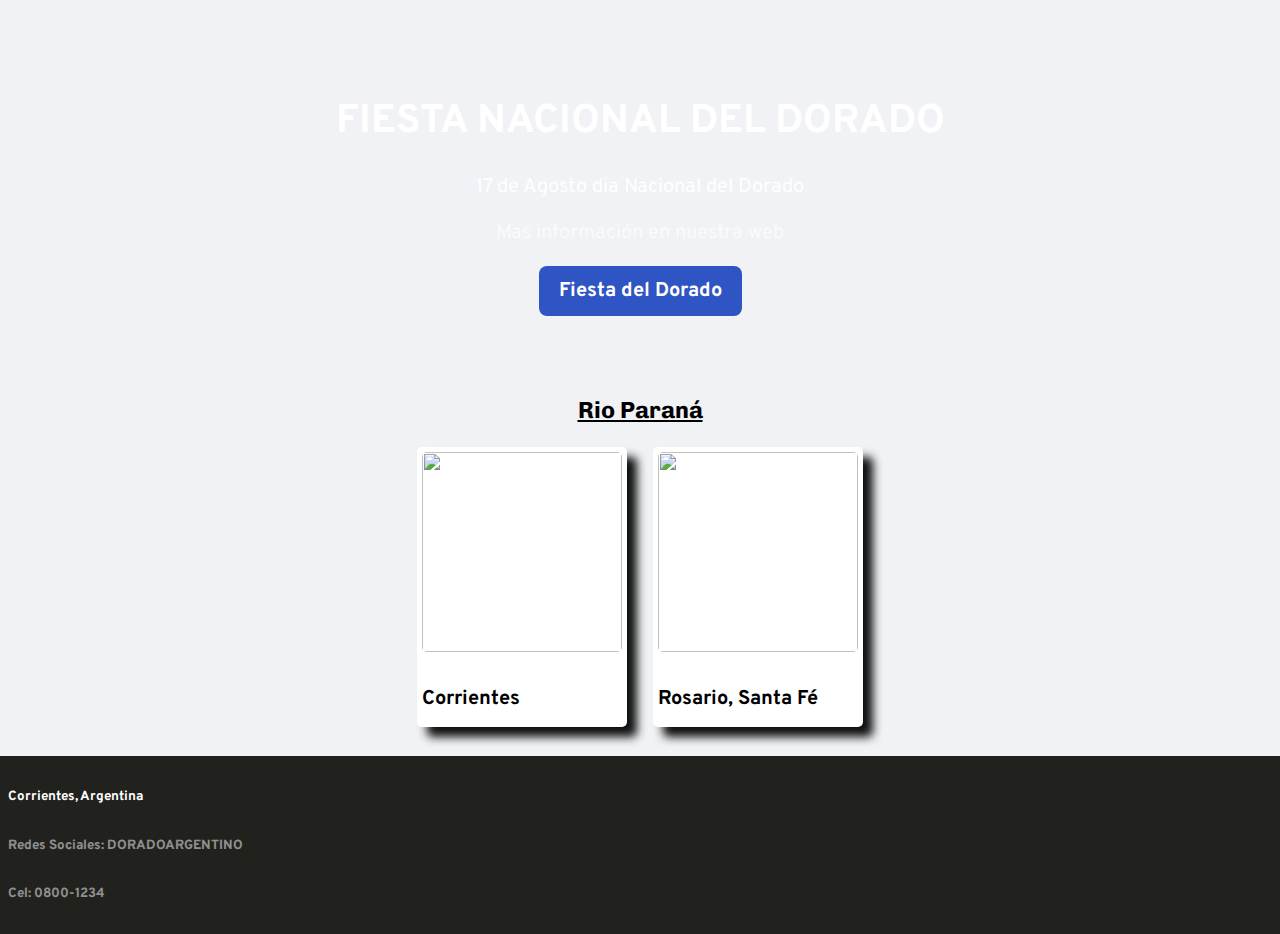
==== commit 9145256c: "Add files via upload" ====
--- a/index.html
+++ b/index.html
@@ -6,7 +6,7 @@
 		<!-- Change these Google fonts with your own choice -->
 
 		<link href="https://fonts.googleapis.com/css?family=Chivo:700|Overpass:400,700&display=swap" rel="stylesheet">
-		<link rel="stylesheet" href="C:\Users\Bruno\Desktop\Facultad/style.css">
+		<link rel="stylesheet" href="style.css">
         </head>
 	<body>
 	  <!-- Banner section -->
@@ -26,14 +26,14 @@
 
 	 <!--carta corrientes-->
 	 <div class="carta-rio">
-	 	<img src="C:\Users\Bruno\Pictures/corrientes.jpg">
+	 	<img src="corrientes.jpg">
 	 	<h4>Corrientes</h4>
 	 	
 	 </div>
       
       <!--carta rosario-->
       <div class="carta-rio">
-      	<img src="C:\Users\Bruno\Pictures/Rosario.jpg">
+      	<img src="Rosario.jpg">
       	<h4>Rosario, Santa F&eacute;</h4>
       	
       	</div>
--- a/style.css
+++ b/style.css
@@ -0,0 +1,120 @@
+/*Write some CSS below */
+body {
+
+	font-family: Overpass; 
+	font-size: 20px;
+	margin: 0;
+	text-align: center;
+	
+}
+
+
+.titulo {
+
+background-image: url('Dorado-Landin.jpg');
+background-size: cover;
+background-position: center;
+padding: 70px;
+text-align: center; 
+height: : 50px;
+color: #ffffff;
+}
+
+.boton {
+background-color: #2f54c4;
+color: white; 
+padding: 12px 20px;
+border-radius: 8px;
+display: inline-block;
+text-decoration: none;
+transition: .3s;
+font-size: 20px;
+font-weight: bold;
+border: none;
+
+}
+
+.boton:hover {
+background-color: #1097eb;
+color: white;
+}
+
+
+
+html {
+	background-color: #f0f2f5;
+}
+
+p {
+
+	opacity: 0.7;
+}
+.footer {
+   
+   background: #21211e;
+   color: white; 
+   padding: 1px 0px;
+   text-align: left;
+}
+.footer-2 {
+	margin: 8px;
+}
+.insta {
+	opacity: 0.5;
+}
+.todo-carta {
+	width: 10px;
+	height: 30px;
+	margin: 0px;
+	border-radius: 10px;
+	padding: 5px;
+}
+
+.carta-rio {
+
+background: white;
+box-shadow: 10px 10px 10px rgba(14, 15, 15);
+border-radius: 5px;
+padding: 5px;
+margin: 8px;
+
+
+}
+.carta-rio img {
+width: 200px;
+height: 200px;
+object-fit: cover;
+border-radius: 5px;
+border-image: 10px;
+
+}
+.carta-rio h4 {
+	margin-bottom: 10px;
+	text-align: left;
+}
+.Cartas {
+display: inline-grid;
+grid-template-columns: 1fr 1fr;
+grid-gap: 10px;
+border-radius: 10px;
+margin: 0 0 1rem;
+padding: 5px;
+
+
+
+
+
+
+}
+h3 {
+	text-align: center;
+	font-family: chivo;
+	text-decoration: underline;
+	margin: 10px;
+h1 {
+
+text-decoration: underline;
+height: 50px;
+
+
+}
